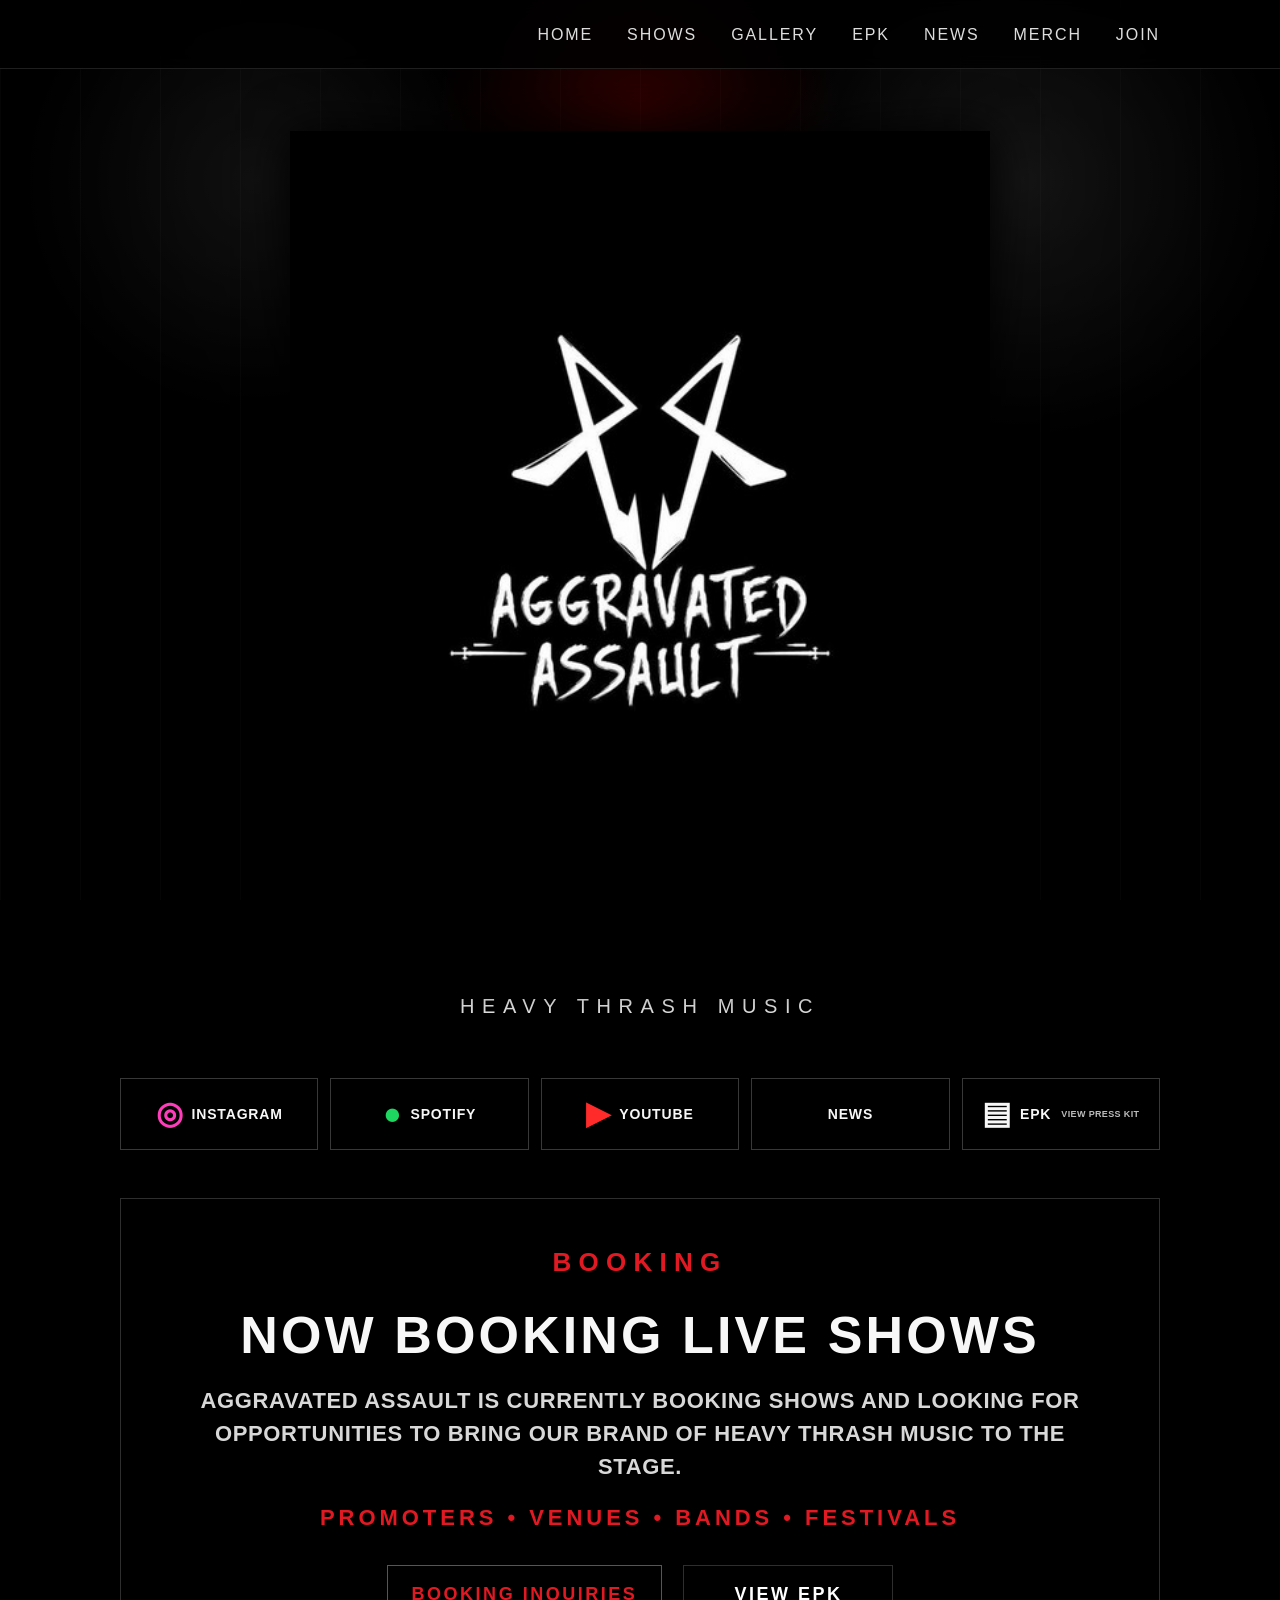
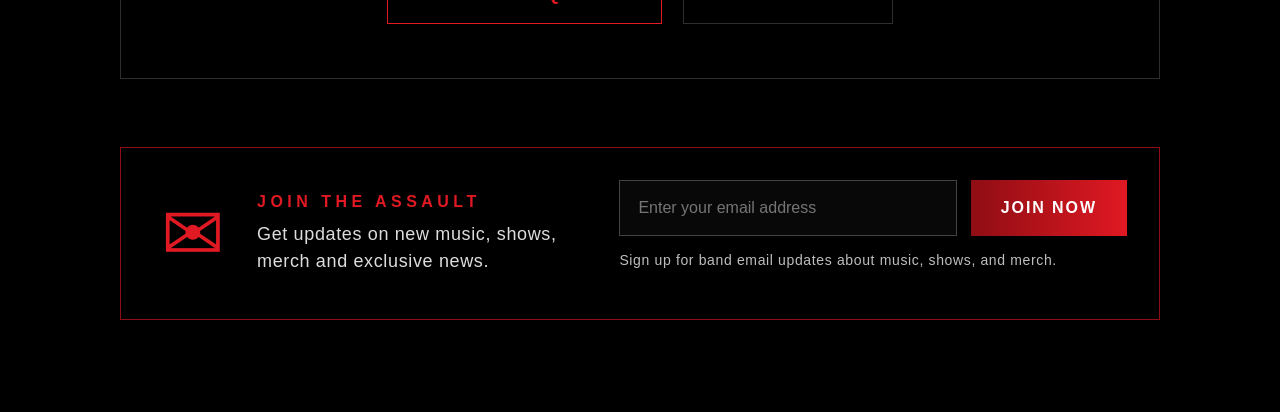
==== index.html @ aa154119 "Replace Facebook links with correct Spotify artist page" ====
<!doctype html>
<html lang="en">
<head>
  <meta charset="utf-8">
  <meta name="viewport" content="width=device-width, initial-scale=1">
  <title>Aggravated Assault | Official Website</title>
  <meta name="description" content="Official website of Aggravated Assault, Northern California thrash metal from Fairfield, California. Listen to The Order of Chaos, view the EPK, upcoming shows, and merch updates.">
  <link rel="icon" type="image/jpeg" href="assets/logo.jpeg">
  <meta property="og:type" content="website">
  <meta property="og:site_name" content="Aggravated Assault">
  <meta property="og:title" content="Aggravated Assault | Official Website">
  <meta property="og:description" content="Official website of Aggravated Assault, Northern California thrash metal from Fairfield, California. Listen to The Order of Chaos, view the EPK, upcoming shows, and merch updates.">
  <meta property="og:image" content="https://aggravatedassault.band/assets/logo.jpeg">
  <meta property="og:image:alt" content="Aggravated Assault logo">
  <meta name="twitter:card" content="summary_large_image">
  <link rel="stylesheet" href="style.css?v=news-20261021">
</head>
<body>
  <a class="skip-link" href="#main-content">Skip to content</a>
  <nav class="nav" aria-label="Main navigation">
    <div class="container nav-inner nav-right">
      <div class="nav-links">
        <a href="index.html" aria-current="page">Home</a>
        <a href="shows.html">Shows</a>
        <a href="gallery.html">Gallery</a>
        <a href="epk.html">EPK</a>
        <a href="news.html">News</a>
        <a href="merch.html">Merch</a>
        <a href="index.html#join">Join</a>
      </div>
    </div>
  </nav>

  <main id="main-content">
    <section class="hero simple-hero">
      <div class="container hero-content">
        <img class="main-logo" src="assets/logo.jpeg" alt="Aggravated Assault logo">
        <div class="genre">Heavy Thrash Music</div>


        <div class="quick-links five">
          <a class="action-card" href="https://www.instagram.com/aggravatedassaultband" target="_blank" rel="noopener"><span class="ig">◎</span> Instagram</a>
          <a class="action-card" href="https://open.spotify.com/artist/6DnvwJMAdZXCPETwAn8EMx?si=UswUCQaFQ1GKtNlPcUfXiw" target="_blank" rel="noopener"><span style="color:#1ed760" aria-hidden="true">●</span> Spotify</a>
          <a class="action-card" href="https://www.youtube.com/@AggravatedAssault_music" target="_blank" rel="noopener"><span class="yt">▶</span> YouTube</a>
          <a class="action-card" href="news.html">News</a>
          <a class="action-card" href="epk.html"><span>▤</span> EPK <small>View press kit</small></a>
        </div>
      </div>
    </section>

    <section class="section compact-section">
  <div class="container">
    <div class="show-feature booking-feature">
<div class="show-copy booking-copy">        <div class="section-label">Booking</div>
        <h1>NOW BOOKING LIVE SHOWS</h1>
        <p class="venue">
          Aggravated Assault is currently booking shows and looking for opportunities
          to bring our brand of Heavy Thrash Music to the stage.
        </p>
        <p class="date">Promoters • Venues • Bands • Festivals</p>
        <a class="btn red" href="mailto:aggravatedassaultband1@gmail.com">Booking Inquiries</a>
        <a class="btn" href="epk.html">View EPK</a>
      </div>
    </div>
  </div>
</section>
    <section id="join" class="section join-section">
      <div class="container">
        <div class="join-panel">
          <div class="mail-icon">✉</div>
          <div class="join-text">
            <div class="kicker">Join the Assault</div>
            <p>Get updates on new music, shows, merch and exclusive news.</p>
          </div>
          <div class="signup-block">
            <form class="email-box" id="signup-form" aria-describedby="signup-note">
              <label class="sr-only" for="signup-email">Email address</label>
              <input id="signup-email" name="email" type="email" autocomplete="email" placeholder="Enter your email address" required>
              <button type="submit">Join Now</button>
            </form>
            <p id="signup-note" class="signup-note">Sign up for band email updates about music, shows, and merch.</p>
            <p id="signup-message" class="signup-message" role="status" aria-live="polite" aria-atomic="true"></p>
            <noscript><p>Email <a href="mailto:aggravatedassaultband1@gmail.com">aggravatedassaultband1@gmail.com</a> to ask about joining the mailing list.</p></noscript>
          </div>
          <script src="signup.js" defer></script>
        </div>
      </div>
    </section>
  </main>
</body>
</html>
---- style.css ----
:root{
  --bg:#020202;
  --panel:rgba(0,0,0,.76);
  --line:rgba(255,255,255,.18);
  --text:#f7f7f7;
  --muted:#bebebe;
  --red:#e01923;
  --red-dark:#8f0d13;
  --green:#1ed760;
}
*{box-sizing:border-box}
html{scroll-behavior:smooth}
body{
  margin:0;
  color:var(--text);
  background:#000;
  font-family:Arial, Helvetica, sans-serif;
  letter-spacing:.04em;
}
body::before{
  content:"";
  position:fixed;
  inset:0;
  z-index:-2;
  background:
    radial-gradient(circle at 50% 12%, rgba(150,0,0,.34), transparent 20%),
    radial-gradient(circle at 20% 20%, rgba(255,255,255,.10), transparent 20%),
    radial-gradient(circle at 80% 20%, rgba(255,255,255,.12), transparent 22%),
    linear-gradient(rgba(0,0,0,.5), rgba(0,0,0,.93)),
    url("assets/logo.jpeg") center top / min(980px, 120vw) no-repeat,
    #000;
  opacity:.95;
}
body::after{
  content:"";
  position:fixed;
  inset:0;
  z-index:-1;
  background:
    repeating-linear-gradient(90deg, rgba(255,255,255,.018) 0 1px, transparent 1px 80px),
    radial-gradient(circle at 50% 20%, transparent 0, rgba(0,0,0,.38) 55%, rgba(0,0,0,.84) 100%);
  pointer-events:none;
}
a{color:inherit;text-decoration:none}.container{width:min(1040px,92vw);margin:0 auto}.narrow{width:min(980px,92vw)}
.nav{position:sticky;top:0;z-index:10;background:rgba(0,0,0,.82);border-bottom:1px solid rgba(255,255,255,.12);backdrop-filter:blur(10px)}
.nav-inner{display:flex;align-items:center;min-height:68px}.nav-right{justify-content:flex-end}.nav-links{display:flex;gap:34px;text-transform:uppercase;font-size:16px;letter-spacing:.12em;color:#ddd}.nav-links a{padding:24px 0 20px;border-bottom:3px solid transparent}.nav-links a:hover{color:#fff;border-bottom-color:var(--red)}
.hero{padding:62px 0 28px;text-align:center}.hero-content{display:flex;flex-direction:column;align-items:center}.main-logo{width:min(700px,88vw);display:block;margin:0 auto 10px;filter:drop-shadow(0 0 25px #000)}.genre{text-transform:uppercase;color:#e8e8e8;font-size:20px;letter-spacing:.38em;margin:10px 0 28px}.genre span{color:var(--red);margin:0 .45em}
.btn{display:inline-flex;align-items:center;justify-content:center;gap:12px;min-width:210px;padding:18px 24px;border:1px solid var(--line);background:rgba(0,0,0,.74);color:#fff;text-transform:uppercase;font-weight:900;font-size:18px;letter-spacing:.14em;transition:.18s ease}.btn:hover,.action-card:hover{
  transform:translateY(-2px);
  border-color:#fff;
  box-shadow:0 0 20px rgba(255,255,255,.10), 0 0 22px rgba(224,25,35,.10);
}
.btn:active,.action-card:active{transform:translateY(0)}
.btn.red:hover,.email-box button:hover{
  color:#fff;
  border-color:#ff3b44;
  box-shadow:0 0 24px rgba(224,25,35,.24);
}
.nav-links a{transition:.18s ease}
.action-card{transition:.18s ease}
.btn{transition:.18s ease}
.email-box button{cursor:pointer;transition:.18s ease}
.email-box input:focus{outline:none;border-color:var(--red);box-shadow:0 0 0 2px rgba(224,25,35,.18)}.btn.red{border-color:var(--red);color:var(--red);background:rgba(0,0,0,.68)}
.quick-links{display:grid;gap:18px;margin-top:32px}.quick-links.four{grid-template-columns:repeat(4,1fr);width:min(900px,100%)}.action-card{min-height:72px;border:1px solid rgba(255,255,255,.22);background:rgba(0,0,0,.68);display:flex;align-items:center;justify-content:center;gap:14px;text-transform:uppercase;font-weight:900;font-size:17px;letter-spacing:.10em}.action-card small{display:block;font-size:10px;color:#bbb;letter-spacing:.12em;margin-left:2px}.action-card span{font-size:31px;line-height:1}.ig{color:#ff3dbb}.fb{color:#3c82ff}.yt{color:#ff2b2b}
.section{padding:34px 0}.compact-section{padding-top:20px}.show-feature{display:grid;grid-template-columns:360px 1fr;gap:58px;align-items:center;background:rgba(0,0,0,.72);border:1px solid var(--line);padding:36px}.show-poster-wrap img{width:100%;display:block;border:1px solid rgba(255,255,255,.20);box-shadow:0 0 35px rgba(0,0,0,.65)}.section-label,.kicker{text-transform:uppercase;color:var(--red);font-weight:900;letter-spacing:.28em}.section-label{font-size:26px;margin-bottom:30px}.date{color:var(--red);text-transform:uppercase;font-weight:900;font-size:22px;letter-spacing:.18em}.show-copy h1{font-size:48px;line-height:1.05;margin:0 0 22px;text-transform:uppercase;letter-spacing:.06em}.venue{text-transform:uppercase;font-size:28px;line-height:1.38;color:#d8d8d8;font-weight:700;margin:0 0 28px}
.join-section{padding-bottom:92px}.join-panel{border:1px solid var(--red-dark);background:rgba(0,0,0,.78);padding:32px;display:grid;grid-template-columns:80px minmax(0, 1fr) minmax(0, 1.5fr);gap:24px;align-items:center}.mail-icon{font-size:76px;color:var(--red);line-height:1;text-align:center}.join-text p{font-size:18px;line-height:1.5;color:#ddd;margin:10px 0 0}.email-box{display:flex;gap:14px}.email-box input{min-width:0;width:100%;flex:1 1 auto;padding:18px 18px;background:#080808;border:1px solid rgba(255,255,255,.24);color:#fff;font-size:16px}.email-box button{padding:18px 30px;border:0;background:linear-gradient(90deg,var(--red-dark),var(--red));color:#fff;font-weight:900;text-transform:uppercase;letter-spacing:.12em;font-size:16px}.sr-only{position:absolute;left:-9999px}
.page-section{padding-top:70px}.page-header{text-align:center;margin-bottom:30px}.page-logo{width:min(330px,70vw);display:block;margin:0 auto 18px}.page-header h1{font-size:52px;text-transform:uppercase;letter-spacing:.09em;margin:12px 0}.subtitle{color:#ddd;text-transform:uppercase;letter-spacing:.12em;font-size:18px}.panel{background:rgba(0,0,0,.78);border:1px solid var(--line);padding:34px;box-shadow:0 0 35px rgba(0,0,0,.55);margin-bottom:26px}.image-panel{padding:20px}.band-members{display:block;width:100%;border:1px solid rgba(255,255,255,.20)}.epk-copy p,.panel p{color:#ddd;line-height:1.72;font-size:17px}.info-grid{display:grid;grid-template-columns:repeat(2,1fr);gap:22px}.info-card h2{margin:8px 0 12px;text-transform:uppercase}.poster-page{display:grid;grid-template-columns:420px 1fr;gap:34px;align-items:center}.poster-page img{width:100%;border:1px solid rgba(255,255,255,.22)}.poster-copy h2{font-size:34px;text-transform:uppercase;margin:0 0 12px}
@media(max-width:860px){.nav-inner{justify-content:center;min-height:auto}.nav-links{gap:16px;flex-wrap:wrap;justify-content:center;font-size:13px}.nav-links a{padding:16px 0 12px}.hero{padding-top:36px}.genre{font-size:14px;letter-spacing:.18em}.quick-links.four{grid-template-columns:1fr 1fr}.show-feature,.join-panel,.poster-page{grid-template-columns:1fr}.show-copy h1{font-size:34px}.venue{font-size:22px}.email-box{flex-direction:column}.info-grid{grid-template-columns:1fr}.mail-icon{text-align:left}.join-panel{gap:16px}.btn,.action-card{font-size:14px;min-width:0}.section-label{font-size:22px}.page-header h1{font-size:34px}}
@media(max-width:520px){.quick-links.four{grid-template-columns:1fr}.show-feature,.join-panel,.panel{padding:22px}.main-logo{width:94vw}.show-poster-wrap img{max-height:520px;object-fit:contain}.genre span{margin:0 .25em}.page-section{padding-top:34px}}

.center-panel{text-align:center}
.center-panel p{font-size:20px;margin-bottom:24px}

.booking-feature{
  display:block;
  text-align:center;
  padding:48px 60px;
}

.booking-copy{
  width:100%;
  max-width:1000px;
  margin:0 auto;
  text-align:center;
}

.booking-copy h1{
  font-size:52px;
  margin:12px 0 22px;
}

.booking-copy .venue{
  max-width:900px;
  margin:0 auto 22px;
  font-size:22px;
  line-height:1.5;
}

.booking-copy .date{
  margin:0 0 28px;
}

.booking-copy .btn{
  margin:6px 8px;
}

.gallery-grid{
  display:grid;
  grid-template-columns:repeat(3,1fr);
  gap:18px;
  margin-top:24px;
}

.gallery-grid img{
  width:100%;
  height:320px;
  object-fit:cover;
  display:block;
  border:1px solid var(--line);
}

@media(max-width:860px){
  .gallery-grid{
    grid-template-columns:repeat(2,1fr);
  }
}

@media(max-width:520px){
  .gallery-grid{
    grid-template-columns:1fr;
  }

  .gallery-grid img{
    height:auto;
  }
}

/* Keyboard navigation, form feedback, and narrow layouts. */
a:focus-visible, button:focus-visible, input:focus-visible{
  outline:3px solid #fff;
  outline-offset:4px;
}
.skip-link{position:fixed;top:8px;left:8px;z-index:100;padding:12px;background:#fff;color:#000;transform:translateY(-160%)}
.skip-link:focus{transform:translateY(0)}
#main-content, #join{scroll-margin-top:110px}
.signup-block, .info-card{min-width:0}
.signup-note{font-size:14px;color:var(--muted);line-height:1.5}
.signup-message{margin-bottom:0;line-height:1.5;overflow-wrap:anywhere}
.email-box{flex-wrap:wrap}
.email-box input{flex-basis:180px}
.email-box button{flex:0 0 auto}
.email-box button:disabled{opacity:.65;cursor:wait}
.press-resources a:not(.btn){text-decoration:underline;overflow-wrap:anywhere}
.press-resources .btn{margin:6px 8px 6px 0}
@media(max-width:860px){
  .email-box input{flex-basis:auto}
  .booking-feature{padding:32px 24px}
  .booking-copy h1{font-size:34px}
  .page-header h1{overflow-wrap:anywhere}
}
@media(max-width:520px){
  .booking-feature{padding:24px 18px}
  .booking-copy h1{font-size:28px}
  .booking-copy .venue{font-size:18px}
  .booking-copy .date{font-size:16px;line-height:1.6}
  .booking-copy .btn{margin:6px 0;width:100%}
  .press-resources .btn{width:100%;margin:6px 0;font-size:13px}
}
@media(prefers-reduced-motion:reduce){
  html{scroll-behavior:auto}
  *, *::before, *::after{transition:none!important}
}

/* EPK band portrait: preserve the complete photo and match its left-to-right lineup. */
.band-portrait{margin-left:0;margin-right:0}
.band-portrait .band-members{height:auto}
.band-portrait figcaption{padding:20px 4px 4px;text-align:center}
.lineup-label{display:block;color:#aaa;font-size:12px;letter-spacing:.14em;text-transform:uppercase;margin-bottom:14px}
.band-lineup{display:grid;grid-template-columns:repeat(4,minmax(0,1fr));gap:16px;list-style:none;padding:0;margin:0}
.band-lineup strong{display:block;color:#fff;text-transform:uppercase;font-size:20px;letter-spacing:.06em}
.band-lineup span{display:block;color:#ddd;font-size:14px;line-height:1.5;margin-top:6px}
@media(max-width:560px){.band-lineup{grid-template-columns:repeat(2,minmax(0,1fr));gap:18px 12px}.band-lineup strong{font-size:18px}.band-lineup span{font-size:13px}}

/* Five homepage links, including Band News. */
.quick-links.five{grid-template-columns:repeat(5,minmax(0,1fr));width:100%;gap:12px}
.quick-links.five .action-card{font-size:14px;gap:8px;letter-spacing:.06em}
.quick-links.five .action-card small{font-size:9px;letter-spacing:.04em}
@media(max-width:1000px){.quick-links.five{grid-template-columns:repeat(3,minmax(0,1fr))}}
@media(max-width:600px){.quick-links.five{grid-template-columns:repeat(2,minmax(0,1fr))}.quick-links.five .action-card:last-child{grid-column:1/-1}}
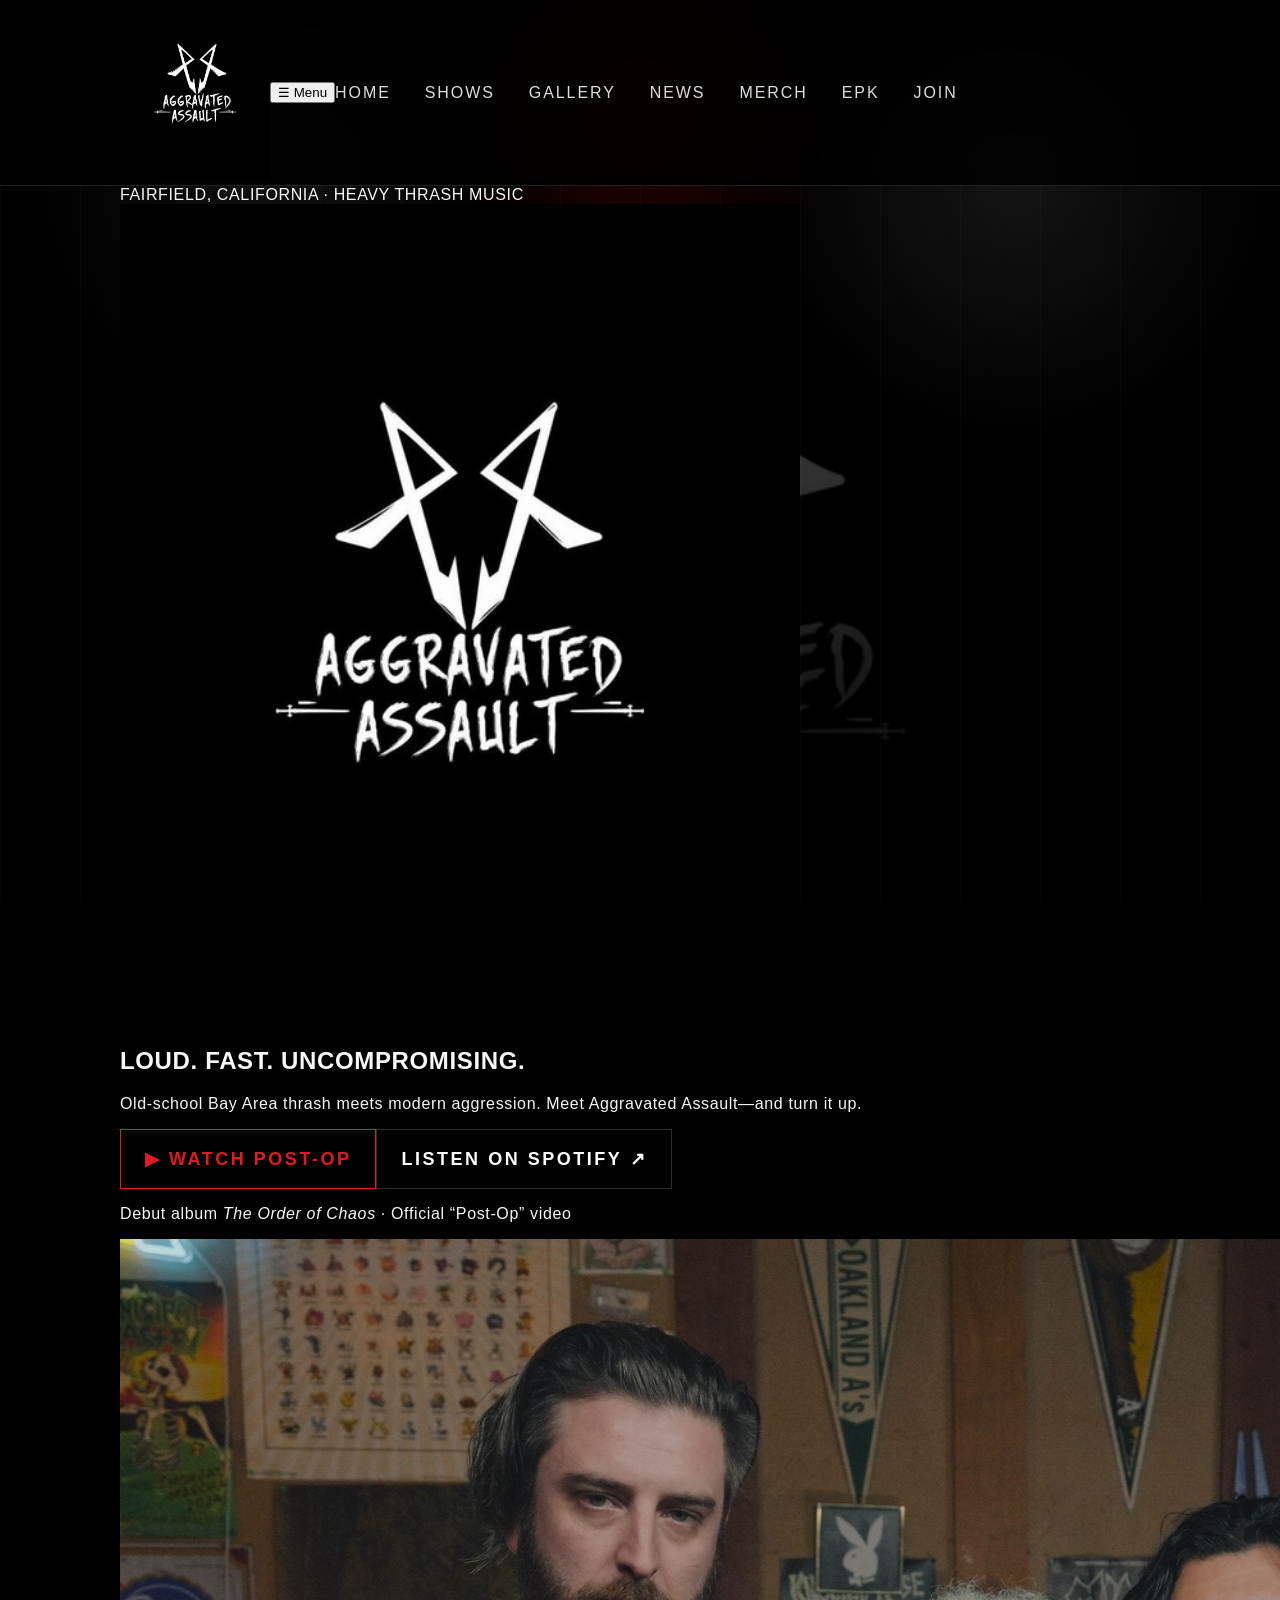
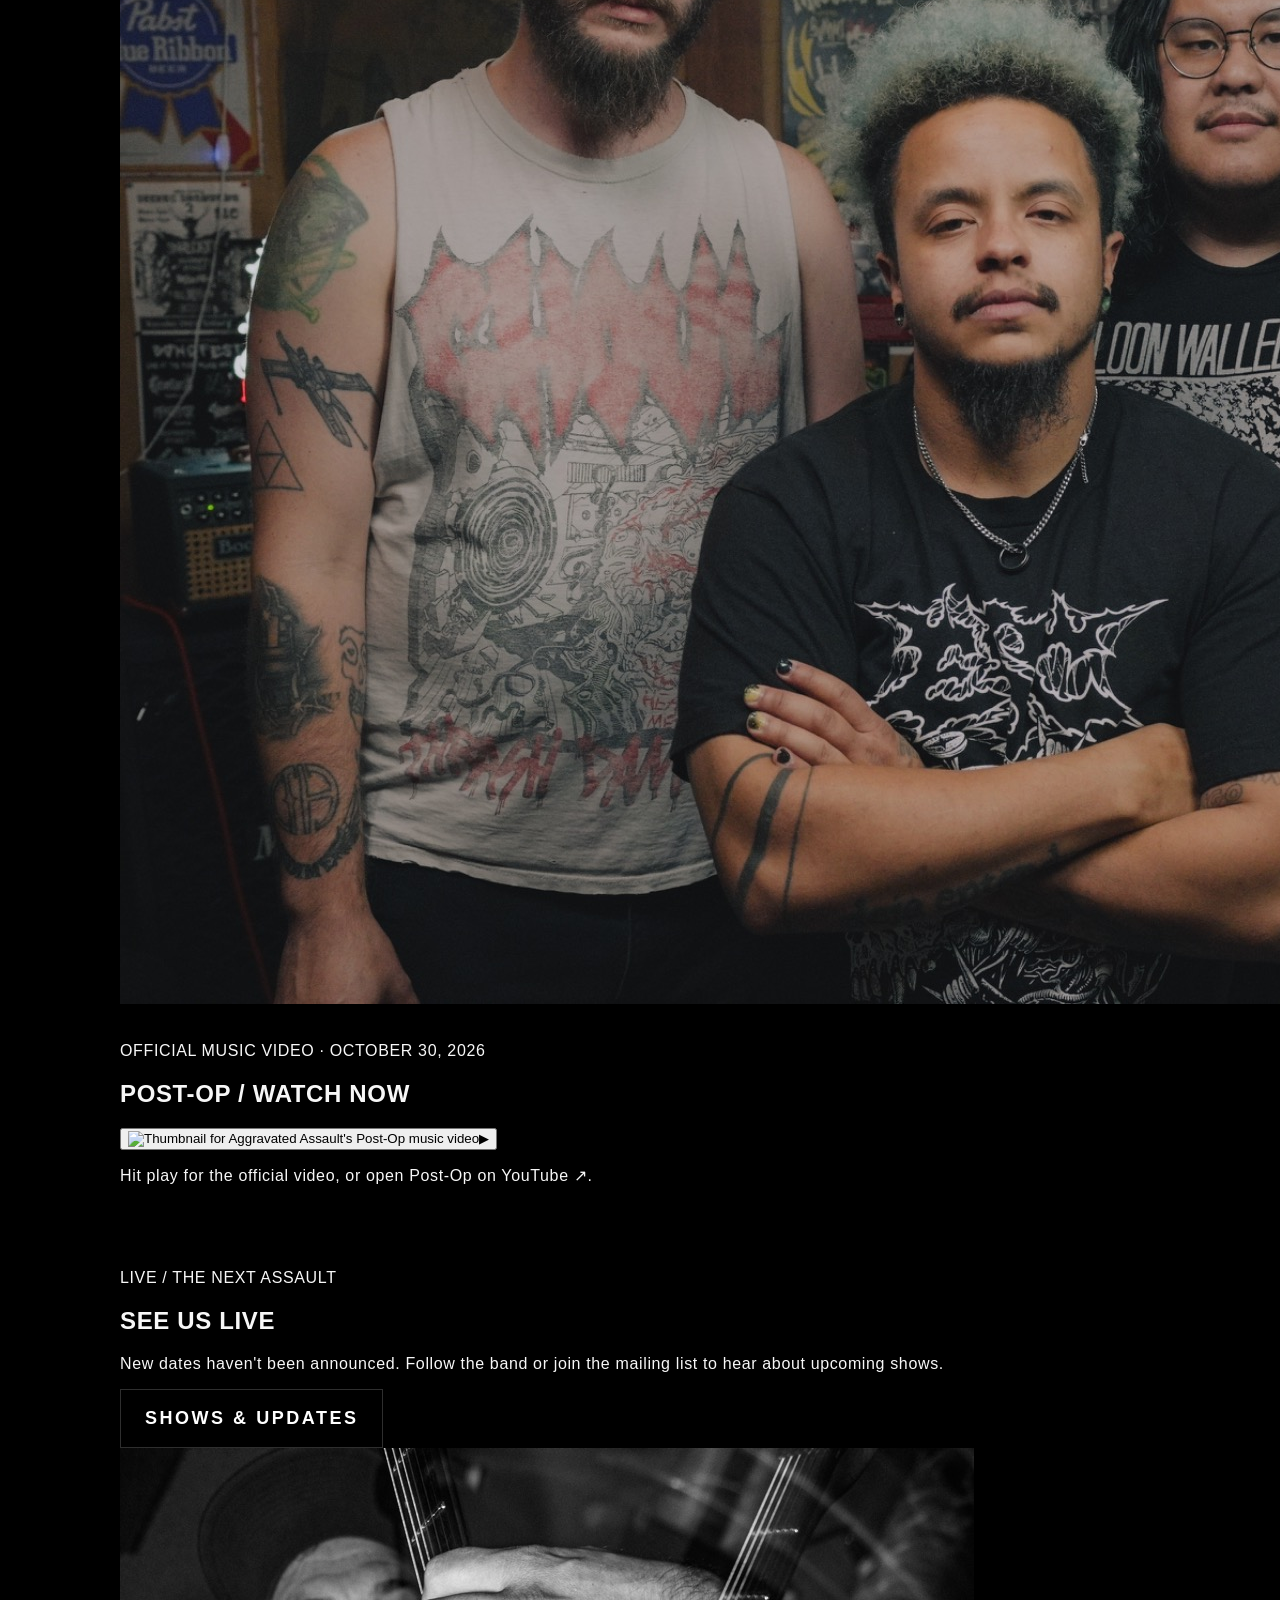
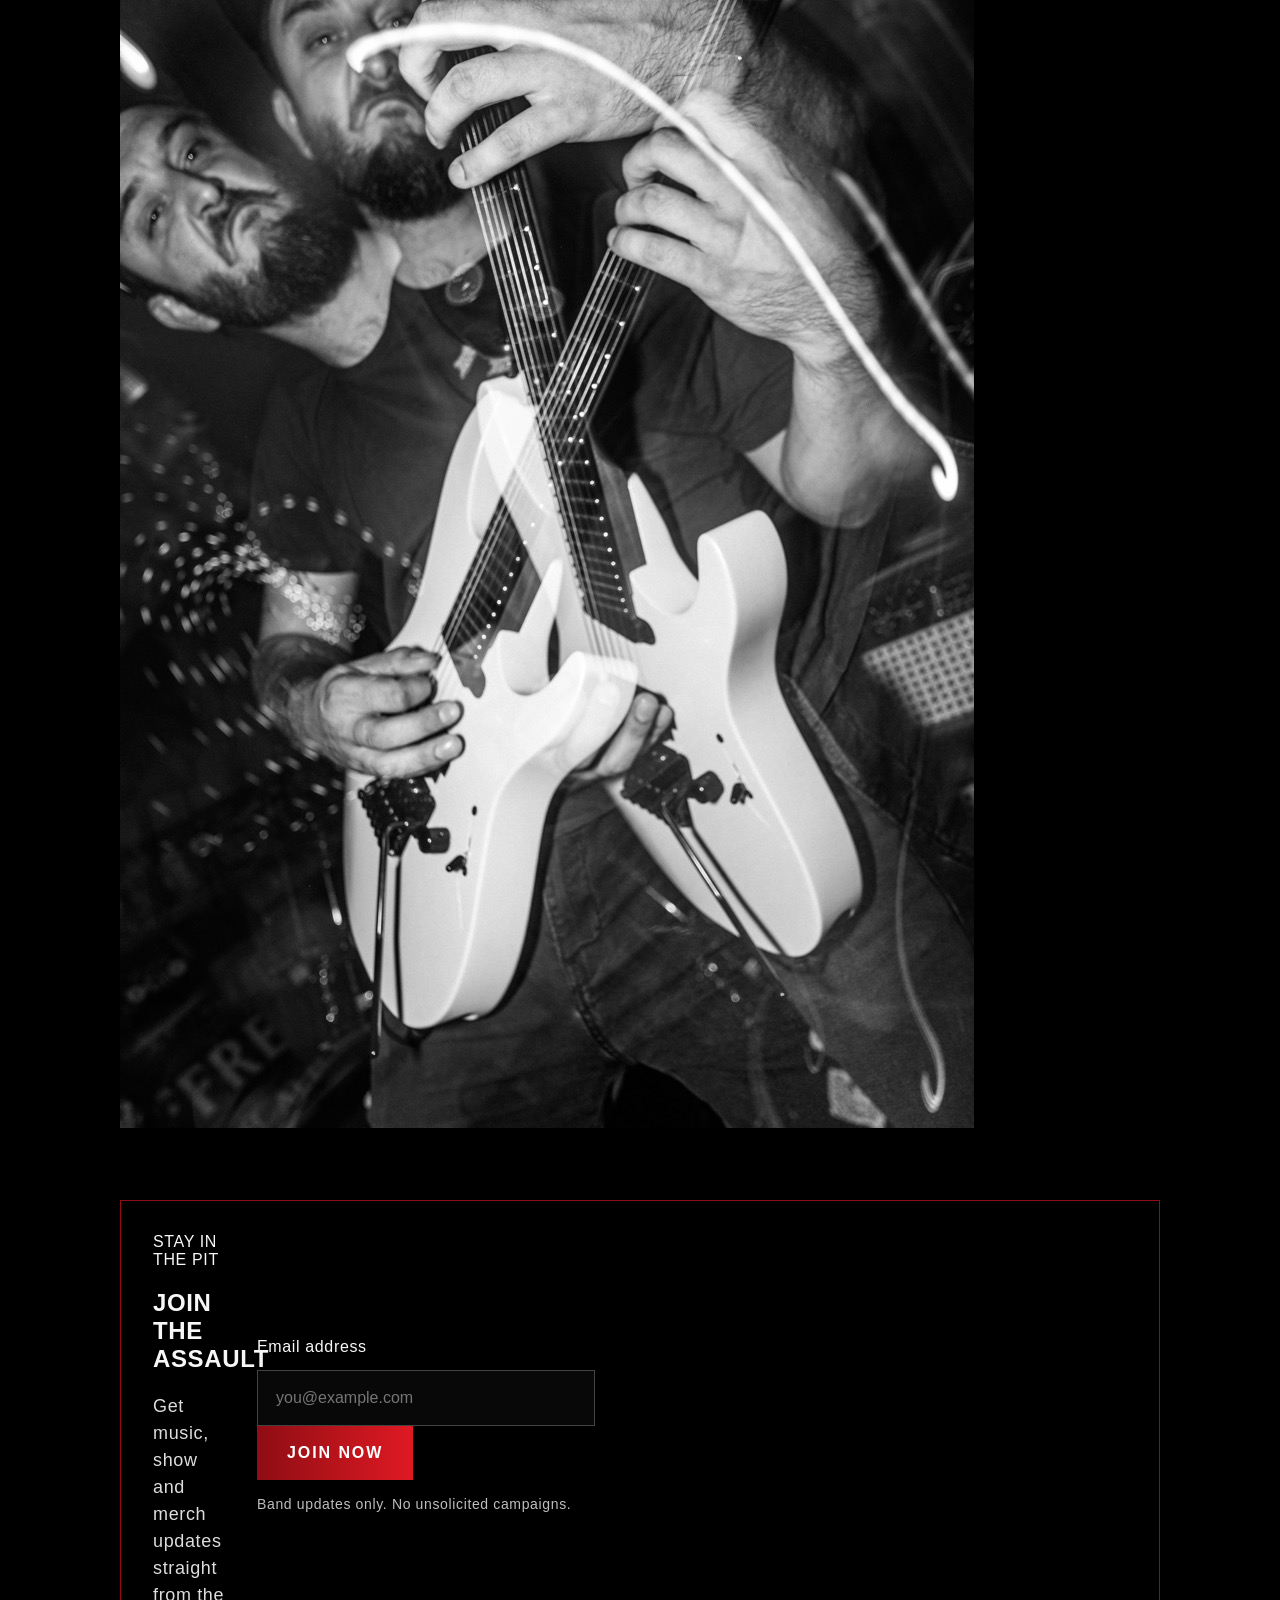
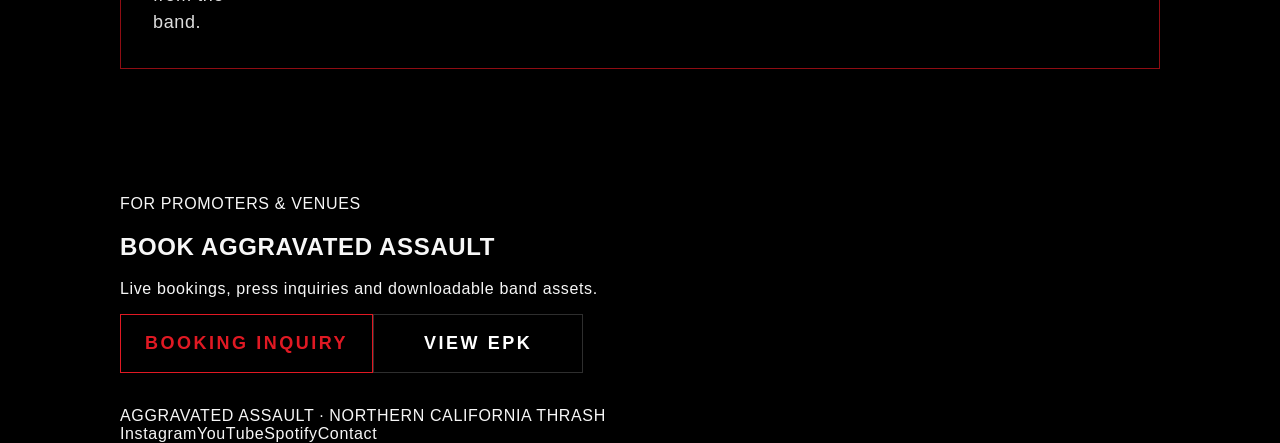
==== commit bb053129: "Redesign index.html for music-first mobile experience" ====
--- a/index.html
+++ b/index.html
@@ -13,79 +13,12 @@
   <meta property="og:image" content="https://aggravatedassault.band/assets/logo.jpeg">
   <meta property="og:image:alt" content="Aggravated Assault logo">
   <meta name="twitter:card" content="summary_large_image">
-  <link rel="stylesheet" href="style.css?v=news-20261021">
+  <link rel="stylesheet" href="style.css?v=redesign-20261030">
 </head>
 <body>
   <a class="skip-link" href="#main-content">Skip to content</a>
-  <nav class="nav" aria-label="Main navigation">
-    <div class="container nav-inner nav-right">
-      <div class="nav-links">
-        <a href="index.html" aria-current="page">Home</a>
-        <a href="shows.html">Shows</a>
-        <a href="gallery.html">Gallery</a>
-        <a href="epk.html">EPK</a>
-        <a href="news.html">News</a>
-        <a href="merch.html">Merch</a>
-        <a href="index.html#join">Join</a>
-      </div>
-    </div>
-  </nav>
+  <nav class="nav" aria-label="Main navigation"><div class="container nav-inner"><a class="nav-brand" href="index.html" aria-label="Aggravated Assault home"><img src="assets/logo.jpeg" alt="" width="150"></a><button class="menu-toggle" type="button" aria-expanded="false" aria-controls="site-menu" aria-label="Toggle navigation">☰ Menu</button><div class="nav-links" id="site-menu"><a href="index.html">Home</a><a href="shows.html">Shows</a><a href="gallery.html">Gallery</a><a href="news.html">News</a><a href="merch.html">Merch</a><a href="epk.html">EPK</a><a href="index.html#join">Join</a></div></div></nav>
 
-  <main id="main-content">
-    <section class="hero simple-hero">
-      <div class="container hero-content">
-        <img class="main-logo" src="assets/logo.jpeg" alt="Aggravated Assault logo">
-        <div class="genre">Heavy Thrash Music</div>
-
-
-        <div class="quick-links five">
-          <a class="action-card" href="https://www.instagram.com/aggravatedassaultband" target="_blank" rel="noopener"><span class="ig">◎</span> Instagram</a>
-          <a class="action-card" href="https://open.spotify.com/artist/6DnvwJMAdZXCPETwAn8EMx?si=UswUCQaFQ1GKtNlPcUfXiw" target="_blank" rel="noopener"><span style="color:#1ed760" aria-hidden="true">●</span> Spotify</a>
-          <a class="action-card" href="https://www.youtube.com/@AggravatedAssault_music" target="_blank" rel="noopener"><span class="yt">▶</span> YouTube</a>
-          <a class="action-card" href="news.html">News</a>
-          <a class="action-card" href="epk.html"><span>▤</span> EPK <small>View press kit</small></a>
-        </div>
-      </div>
-    </section>
-
-    <section class="section compact-section">
-  <div class="container">
-    <div class="show-feature booking-feature">
-<div class="show-copy booking-copy">        <div class="section-label">Booking</div>
-        <h1>NOW BOOKING LIVE SHOWS</h1>
-        <p class="venue">
-          Aggravated Assault is currently booking shows and looking for opportunities
-          to bring our brand of Heavy Thrash Music to the stage.
-        </p>
-        <p class="date">Promoters • Venues • Bands • Festivals</p>
-        <a class="btn red" href="mailto:aggravatedassaultband1@gmail.com">Booking Inquiries</a>
-        <a class="btn" href="epk.html">View EPK</a>
-      </div>
-    </div>
-  </div>
-</section>
-    <section id="join" class="section join-section">
-      <div class="container">
-        <div class="join-panel">
-          <div class="mail-icon">✉</div>
-          <div class="join-text">
-            <div class="kicker">Join the Assault</div>
-            <p>Get updates on new music, shows, merch and exclusive news.</p>
-          </div>
-          <div class="signup-block">
-            <form class="email-box" id="signup-form" aria-describedby="signup-note">
-              <label class="sr-only" for="signup-email">Email address</label>
-              <input id="signup-email" name="email" type="email" autocomplete="email" placeholder="Enter your email address" required>
-              <button type="submit">Join Now</button>
-            </form>
-            <p id="signup-note" class="signup-note">Sign up for band email updates about music, shows, and merch.</p>
-            <p id="signup-message" class="signup-message" role="status" aria-live="polite" aria-atomic="true"></p>
-            <noscript><p>Email <a href="mailto:aggravatedassaultband1@gmail.com">aggravatedassaultband1@gmail.com</a> to ask about joining the mailing list.</p></noscript>
-          </div>
-          <script src="signup.js" defer></script>
-        </div>
-      </div>
-    </section>
-  </main>
-</body>
+  <main id="main-content"><section class="hero-redesign"><div class="container hero-grid"><div class="hero-intro"><span class="eyebrow">FAIRFIELD, CALIFORNIA · HEAVY THRASH MUSIC</span><img class="hero-logo" src="assets/logo.jpeg" alt="Aggravated Assault" width="680"><h1>LOUD. FAST. UNCOMPROMISING.</h1><p>Old-school Bay Area thrash meets modern aggression. Meet Aggravated Assault—and turn it up.</p><div class="hero-actions"><a class="btn red" href="#post-op">▶ Watch Post-Op</a><a class="btn" href="https://open.spotify.com/artist/6DnvwJMAdZXCPETwAn8EMx?si=UswUCQaFQ1GKtNlPcUfXiw" target="_blank" rel="noopener noreferrer">Listen on Spotify ↗</a></div><p class="hero-sub">Debut album <em>The Order of Chaos</em> · Official “Post-Op” video</p></div><div class="hero-photo"><img src="assets/band-portrait-four-members.jpg" alt="Aggravated Assault band members Jordan, Ajay, Don and Kevin" loading="eager" decoding="async"></div></div></section><section id="post-op" class="section feature-video"><div class="container"><span class="eyebrow">OFFICIAL MUSIC VIDEO · OCTOBER 30, 2026</span><h2>POST-OP <span class="accent">/ WATCH NOW</span></h2><div class="video-shell" data-video-id="EmFA1bjiQMA"><button class="video-poster" type="button" aria-label="Play the official Post-Op music video"><img src="https://i.ytimg.com/vi/EmFA1bjiQMA/hqdefault.jpg" alt="Thumbnail for Aggravated Assault's Post-Op music video" loading="lazy"><span class="play-circle" aria-hidden="true">▶</span></button></div><p class="feature-caption">Hit play for the official video, or <a href="https://youtu.be/EmFA1bjiQMA" target="_blank" rel="noopener noreferrer">open Post-Op on YouTube ↗</a>.</p></div></section><section class="section"><div class="container split-section"><div><span class="eyebrow">LIVE / THE NEXT ASSAULT</span><h2>SEE US LIVE</h2><p>New dates haven't been announced. Follow the band or join the mailing list to hear about upcoming shows.</p><a class="btn" href="shows.html">Shows & updates</a></div><img src="Grace-Bday-jordan-008 Large.jpeg" alt="Jordan performing live with Aggravated Assault" loading="lazy" decoding="async"></div></section><section id="join" class="section join-section"><div class="container"><div class="join-panel"><div class="join-text"><span class="eyebrow">STAY IN THE PIT</span><h2>JOIN THE ASSAULT</h2><p>Get music, show and merch updates straight from the band.</p></div><div class="signup-block"><form class="email-box" id="signup-form" aria-describedby="signup-note"><label for="signup-email">Email address</label><div class="signup-fields"><input id="signup-email" name="email" type="email" autocomplete="email" placeholder="you@example.com" required><button type="submit">Join Now</button></div></form><p id="signup-note" class="signup-note">Band updates only. No unsolicited campaigns.</p><p id="signup-message" class="signup-message" role="status" aria-live="polite" aria-atomic="true"></p></div></div></div></section><section class="section"><div class="container booking-strip"><div><span class="eyebrow">FOR PROMOTERS & VENUES</span><h2>BOOK AGGRAVATED ASSAULT</h2><p>Live bookings, press inquiries and downloadable band assets.</p></div><div class="booking-actions"><a class="btn red" href="mailto:aggravatedassaultband1@gmail.com?subject=Aggravated%20Assault%20Booking%20Inquiry">Booking inquiry</a><a class="btn" href="epk.html">View EPK</a></div></div></section></main><script src="signup.js" defer></script>
+<footer class="site-footer"><div class="container footer-inner"><span>AGGRAVATED ASSAULT · NORTHERN CALIFORNIA THRASH</span><div><a href="https://www.instagram.com/aggravatedassaultband" target="_blank" rel="noopener noreferrer">Instagram</a><a href="https://www.youtube.com/@AggravatedAssault_music" target="_blank" rel="noopener noreferrer">YouTube</a><a href="https://open.spotify.com/artist/6DnvwJMAdZXCPETwAn8EMx?si=UswUCQaFQ1GKtNlPcUfXiw" target="_blank" rel="noopener noreferrer">Spotify</a><a href="mailto:aggravatedassaultband1@gmail.com">Contact</a></div></div></footer><script src="site.js" defer></script></body>
 </html>
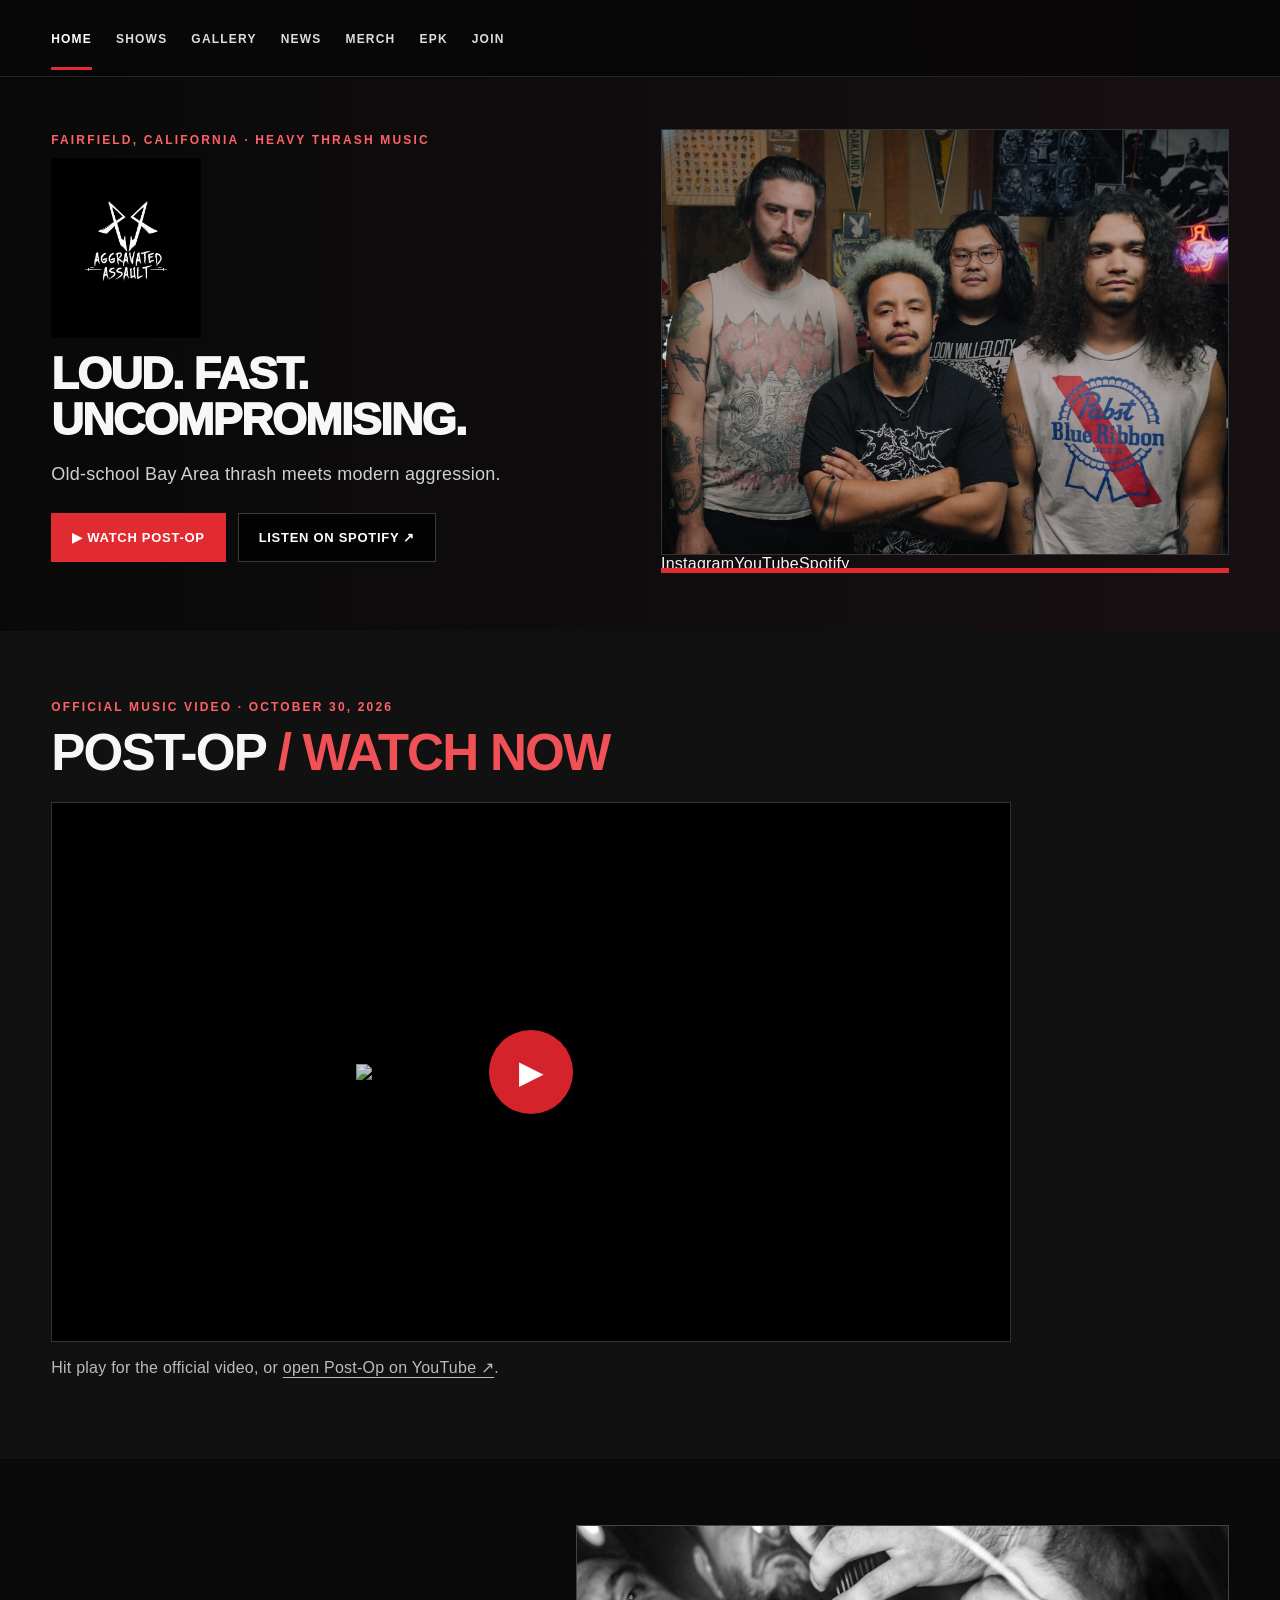
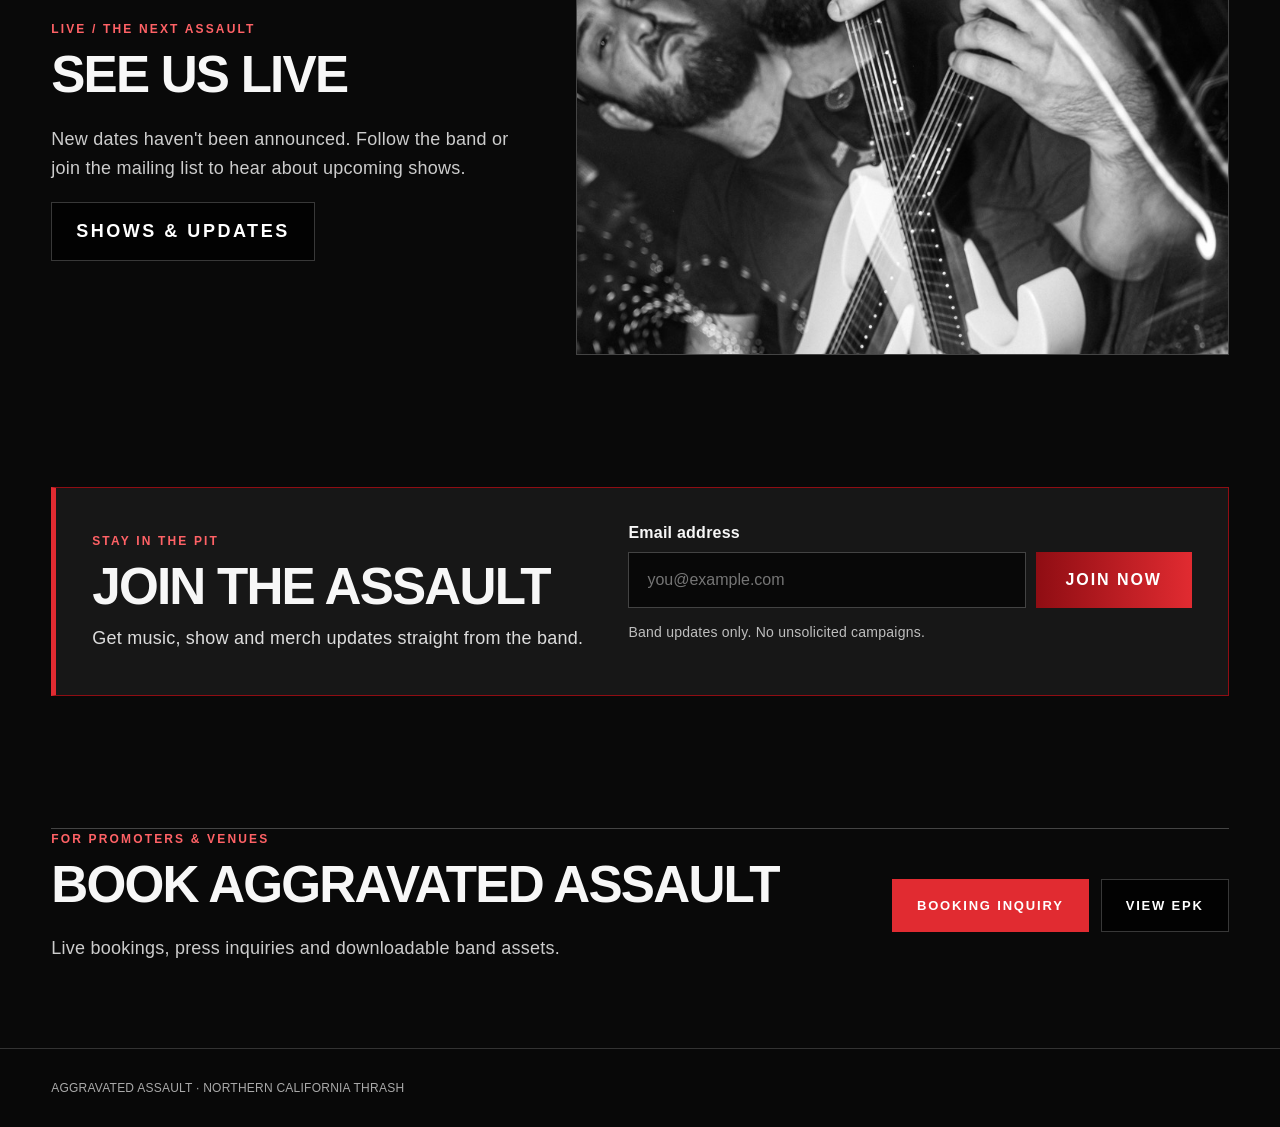
==== commit 73a19f11: "Apply review feedback: index.html" ====
--- a/index.html
+++ b/index.html
@@ -17,8 +17,8 @@
 </head>
 <body>
   <a class="skip-link" href="#main-content">Skip to content</a>
-  <nav class="nav" aria-label="Main navigation"><div class="container nav-inner"><a class="nav-brand" href="index.html" aria-label="Aggravated Assault home"><img src="assets/logo.jpeg" alt="" width="150"></a><button class="menu-toggle" type="button" aria-expanded="false" aria-controls="site-menu" aria-label="Toggle navigation">☰ Menu</button><div class="nav-links" id="site-menu"><a href="index.html">Home</a><a href="shows.html">Shows</a><a href="gallery.html">Gallery</a><a href="news.html">News</a><a href="merch.html">Merch</a><a href="epk.html">EPK</a><a href="index.html#join">Join</a></div></div></nav>
+  <nav class="nav" aria-label="Main navigation"><div class="container nav-inner"><button class="menu-toggle" type="button" aria-expanded="false" aria-controls="site-menu" aria-label="Toggle navigation">☰ Menu</button><div class="nav-links" id="site-menu"><a href="index.html">Home</a><a href="shows.html">Shows</a><a href="gallery.html">Gallery</a><a href="news.html">News</a><a href="merch.html">Merch</a><a href="epk.html">EPK</a><a href="index.html#join">Join</a></div></div></nav>
 
-  <main id="main-content"><section class="hero-redesign"><div class="container hero-grid"><div class="hero-intro"><span class="eyebrow">FAIRFIELD, CALIFORNIA · HEAVY THRASH MUSIC</span><img class="hero-logo" src="assets/logo.jpeg" alt="Aggravated Assault" width="680"><h1>LOUD. FAST. UNCOMPROMISING.</h1><p>Old-school Bay Area thrash meets modern aggression. Meet Aggravated Assault—and turn it up.</p><div class="hero-actions"><a class="btn red" href="#post-op">▶ Watch Post-Op</a><a class="btn" href="https://open.spotify.com/artist/6DnvwJMAdZXCPETwAn8EMx?si=UswUCQaFQ1GKtNlPcUfXiw" target="_blank" rel="noopener noreferrer">Listen on Spotify ↗</a></div><p class="hero-sub">Debut album <em>The Order of Chaos</em> · Official “Post-Op” video</p></div><div class="hero-photo"><img src="assets/band-portrait-four-members.jpg" alt="Aggravated Assault band members Jordan, Ajay, Don and Kevin" loading="eager" decoding="async"></div></div></section><section id="post-op" class="section feature-video"><div class="container"><span class="eyebrow">OFFICIAL MUSIC VIDEO · OCTOBER 30, 2026</span><h2>POST-OP <span class="accent">/ WATCH NOW</span></h2><div class="video-shell" data-video-id="EmFA1bjiQMA"><button class="video-poster" type="button" aria-label="Play the official Post-Op music video"><img src="https://i.ytimg.com/vi/EmFA1bjiQMA/hqdefault.jpg" alt="Thumbnail for Aggravated Assault's Post-Op music video" loading="lazy"><span class="play-circle" aria-hidden="true">▶</span></button></div><p class="feature-caption">Hit play for the official video, or <a href="https://youtu.be/EmFA1bjiQMA" target="_blank" rel="noopener noreferrer">open Post-Op on YouTube ↗</a>.</p></div></section><section class="section"><div class="container split-section"><div><span class="eyebrow">LIVE / THE NEXT ASSAULT</span><h2>SEE US LIVE</h2><p>New dates haven't been announced. Follow the band or join the mailing list to hear about upcoming shows.</p><a class="btn" href="shows.html">Shows & updates</a></div><img src="Grace-Bday-jordan-008 Large.jpeg" alt="Jordan performing live with Aggravated Assault" loading="lazy" decoding="async"></div></section><section id="join" class="section join-section"><div class="container"><div class="join-panel"><div class="join-text"><span class="eyebrow">STAY IN THE PIT</span><h2>JOIN THE ASSAULT</h2><p>Get music, show and merch updates straight from the band.</p></div><div class="signup-block"><form class="email-box" id="signup-form" aria-describedby="signup-note"><label for="signup-email">Email address</label><div class="signup-fields"><input id="signup-email" name="email" type="email" autocomplete="email" placeholder="you@example.com" required><button type="submit">Join Now</button></div></form><p id="signup-note" class="signup-note">Band updates only. No unsolicited campaigns.</p><p id="signup-message" class="signup-message" role="status" aria-live="polite" aria-atomic="true"></p></div></div></div></section><section class="section"><div class="container booking-strip"><div><span class="eyebrow">FOR PROMOTERS & VENUES</span><h2>BOOK AGGRAVATED ASSAULT</h2><p>Live bookings, press inquiries and downloadable band assets.</p></div><div class="booking-actions"><a class="btn red" href="mailto:aggravatedassaultband1@gmail.com?subject=Aggravated%20Assault%20Booking%20Inquiry">Booking inquiry</a><a class="btn" href="epk.html">View EPK</a></div></div></section></main><script src="signup.js" defer></script>
-<footer class="site-footer"><div class="container footer-inner"><span>AGGRAVATED ASSAULT · NORTHERN CALIFORNIA THRASH</span><div><a href="https://www.instagram.com/aggravatedassaultband" target="_blank" rel="noopener noreferrer">Instagram</a><a href="https://www.youtube.com/@AggravatedAssault_music" target="_blank" rel="noopener noreferrer">YouTube</a><a href="https://open.spotify.com/artist/6DnvwJMAdZXCPETwAn8EMx?si=UswUCQaFQ1GKtNlPcUfXiw" target="_blank" rel="noopener noreferrer">Spotify</a><a href="mailto:aggravatedassaultband1@gmail.com">Contact</a></div></div></footer><script src="site.js" defer></script></body>
+  <main id="main-content"><section class="hero-redesign"><div class="container hero-grid"><div class="hero-intro"><span class="eyebrow">FAIRFIELD, CALIFORNIA · HEAVY THRASH MUSIC</span><img class="hero-logo" src="assets/logo.jpeg" alt="Aggravated Assault" width="680"><h1>LOUD. FAST. UNCOMPROMISING.</h1><p>Old-school Bay Area thrash meets modern aggression.</p><div class="hero-actions"><a class="btn red" href="#post-op">▶ Watch Post-Op</a><a class="btn" href="https://open.spotify.com/artist/6DnvwJMAdZXCPETwAn8EMx?si=UswUCQaFQ1GKtNlPcUfXiw" target="_blank" rel="noopener noreferrer">Listen on Spotify ↗</a></div></div><div class="hero-photo"><img src="assets/band-portrait-four-members.jpg" alt="Aggravated Assault band members Jordan, Ajay, Don and Kevin" loading="eager" decoding="async"><div class="hero-social"><a href="https://www.instagram.com/aggravatedassaultband" target="_blank" rel="noopener noreferrer">Instagram</a><a href="https://www.youtube.com/@AggravatedAssault_music" target="_blank" rel="noopener noreferrer">YouTube</a><a href="https://open.spotify.com/artist/6DnvwJMAdZXCPETwAn8EMx?si=UswUCQaFQ1GKtNlPcUfXiw" target="_blank" rel="noopener noreferrer">Spotify</a></div></div></div></section><section id="post-op" class="section feature-video"><div class="container"><span class="eyebrow">OFFICIAL MUSIC VIDEO · OCTOBER 30, 2026</span><h2>POST-OP <span class="accent">/ WATCH NOW</span></h2><div class="video-shell" data-video-id="EmFA1bjiQMA"><button class="video-poster" type="button" aria-label="Play the official Post-Op music video"><img src="https://i.ytimg.com/vi/EmFA1bjiQMA/hqdefault.jpg" alt="Thumbnail for Aggravated Assault's Post-Op music video" loading="lazy"><span class="play-circle" aria-hidden="true">▶</span></button></div><p class="feature-caption">Hit play for the official video, or <a href="https://youtu.be/EmFA1bjiQMA" target="_blank" rel="noopener noreferrer">open Post-Op on YouTube ↗</a>.</p></div></section><section class="section"><div class="container split-section"><div><span class="eyebrow">LIVE / THE NEXT ASSAULT</span><h2>SEE US LIVE</h2><p>New dates haven't been announced. Follow the band or join the mailing list to hear about upcoming shows.</p><a class="btn" href="shows.html">Shows & updates</a></div><img src="Grace-Bday-jordan-008 Large.jpeg" alt="Jordan performing live with Aggravated Assault" loading="lazy" decoding="async"></div></section><section id="join" class="section join-section"><div class="container"><div class="join-panel"><div class="join-text"><span class="eyebrow">STAY IN THE PIT</span><h2>JOIN THE ASSAULT</h2><p>Get music, show and merch updates straight from the band.</p></div><div class="signup-block"><form class="email-box" id="signup-form" aria-describedby="signup-note"><label for="signup-email">Email address</label><div class="signup-fields"><input id="signup-email" name="email" type="email" autocomplete="email" placeholder="you@example.com" required><button type="submit">Join Now</button></div></form><p id="signup-note" class="signup-note">Band updates only. No unsolicited campaigns.</p><p id="signup-message" class="signup-message" role="status" aria-live="polite" aria-atomic="true"></p></div></div></div></section><section class="section"><div class="container booking-strip"><div><span class="eyebrow">FOR PROMOTERS & VENUES</span><h2>BOOK AGGRAVATED ASSAULT</h2><p>Live bookings, press inquiries and downloadable band assets.</p></div><div class="booking-actions"><a class="btn red" href="mailto:aggravatedassaultband1@gmail.com?subject=Aggravated%20Assault%20Booking%20Inquiry">Booking inquiry</a><a class="btn" href="epk.html">View EPK</a></div></div></section></main><script src="signup.js" defer></script>
+<footer class="site-footer"><div class="container footer-inner"><span>AGGRAVATED ASSAULT · NORTHERN CALIFORNIA THRASH</span></div></footer><script src="site.js" defer></script></body>
 </html>
--- a/style.css
+++ b/style.css
@@ -187,3 +187,9 @@
 .quick-links.five .action-card small{font-size:9px;letter-spacing:.04em}
 @media(max-width:1000px){.quick-links.five{grid-template-columns:repeat(3,minmax(0,1fr))}}
 @media(max-width:600px){.quick-links.five{grid-template-columns:repeat(2,minmax(0,1fr))}.quick-links.five .action-card:last-child{grid-column:1/-1}}
+
+/* 2026 music-first refresh: layered over legacy page styles. */
+:root{--red:#e12b31;--line:#383838}body{background:#090909;letter-spacing:.015em}body::before{background:radial-gradient(circle at 80% 0%,#391013 0,transparent 38%),#090909;opacity:1}body::after{background:linear-gradient(120deg,transparent,rgba(255,255,255,.015));pointer-events:none}.container{width:min(1180px,92vw)}.nav{background:#080808f5}.nav-inner{justify-content:space-between;gap:24px;min-height:76px}.nav-brand img{display:block;width:150px;height:52px;object-fit:contain}.nav-links{gap:24px;font-size:12px;font-weight:800;letter-spacing:.1em}.nav-links a{padding:25px 0 21px}.nav-links a[aria-current=page]{color:#fff;border-bottom-color:var(--red)}.menu-toggle{display:none;background:#191919;color:white;border:1px solid #555;padding:12px 16px;font-weight:800}.eyebrow{color:#ff6266;font-size:12px;letter-spacing:.18em;font-weight:900;text-transform:uppercase}.hero-redesign{padding:52px 0 58px;background:linear-gradient(90deg,#090909 0%,#171012 100%)}.hero-grid{display:grid;grid-template-columns:1fr 1fr;align-items:center;gap:42px}.hero-intro{min-width:0}.hero-logo{display:block;width:min(480px,100%);height:auto;max-height:180px;object-fit:contain;object-position:left center;margin:10px 0 12px}.hero-intro h1{font-size:clamp(30px,3.5vw,56px);line-height:1.03;letter-spacing:-.035em;margin:8px 0 16px;font-weight:950}.hero-intro p{color:#d0d0d0;font-size:18px;line-height:1.6;max-width:550px}.hero-actions{display:flex;gap:12px;flex-wrap:wrap;margin:24px 0 10px}.hero-actions .btn{font-size:13px;letter-spacing:.055em;min-width:0;padding:16px 20px}.btn.red{background:var(--red);color:#fff;border-color:var(--red)}.hero-sub{font-size:12px!important;color:#aaa!important}.hero-photo{position:relative;min-width:0}.hero-photo img{width:100%;aspect-ratio:4/3;object-fit:cover;display:block;filter:contrast(1.08);border:1px solid #393939}.hero-photo:after{content:"";position:absolute;inset:0;border-bottom:5px solid var(--red);pointer-events:none}.section{padding:66px 0}.section h2{font-size:clamp(30px,4vw,52px);letter-spacing:-.035em;line-height:1.08;margin:10px 0 22px}.accent{color:#ef5156}.feature-video{background:#111}.video-shell{max-width:960px;aspect-ratio:16/9;background:#000;border:1px solid #333}.video-shell iframe{width:100%;height:100%;border:0}.video-poster{position:relative;display:block;width:100%;height:100%;padding:0;border:0;cursor:pointer;background:#000}.video-poster img{width:100%;height:100%;object-fit:cover;opacity:.83}.play-circle{position:absolute;top:50%;left:50%;transform:translate(-50%,-50%);display:grid;place-items:center;width:84px;height:84px;border-radius:50%;background:#d5232b;color:#fff;font-size:32px;box-shadow:0 8px 35px #0009}.video-poster:hover .play-circle{background:#f33}.feature-caption{color:#bbb}.feature-caption a{text-decoration:underline;text-underline-offset:4px}.split-section{display:grid;grid-template-columns:.85fr 1.15fr;gap:42px;align-items:center}.split-section p,.booking-strip p{font-size:18px;color:#ccc;line-height:1.65}.split-section img{width:100%;max-height:430px;object-fit:cover;object-position:center 30%;border:1px solid #444}.join-panel{grid-template-columns:1fr 1.1fr;padding:36px;background:#171717;border-left:5px solid var(--red)}.join-text h2{margin:10px 0}.email-box{display:block}.email-box label{display:block;font-weight:700;margin-bottom:10px}.signup-fields{display:flex;gap:10px}.signup-fields input{flex:1;min-width:0}.signup-fields button{flex-shrink:0}.booking-strip{display:flex;justify-content:space-between;align-items:center;gap:32px;border-top:1px solid #444}.booking-actions{display:flex;gap:12px;flex-wrap:wrap}.booking-actions .btn{font-size:13px;min-width:0}.site-footer{padding:32px 0;border-top:1px solid #333;background:#080808;color:#aaa;font-size:12px}.footer-inner{display:flex;justify-content:space-between;gap:22px;align-items:center}.footer-inner>div{display:flex;gap:18px;flex-wrap:wrap}.site-footer a:hover{text-decoration:underline;color:#fff}.page-section{padding-top:44px}.page-header h1{font-size:clamp(32px,5vw,58px)}.page-logo{max-height:115px;object-fit:contain}.panel{background:#151515;border-color:#383838}.news-stories article{border-bottom:1px solid #333;padding:30px 0!important}.news-stories h2{font-size:clamp(23px,3vw,34px)}.gallery-grid img{transition:transform .2s}.gallery-grid a{display:block;overflow:hidden}.gallery-grid a:hover img{transform:scale(1.025)}a:focus-visible,button:focus-visible,input:focus-visible{outline:3px solid #fff;outline-offset:3px}#post-op,#join{scroll-margin-top:95px}
+@media(max-width:900px){.nav-inner{min-height:68px;justify-content:space-between}.menu-toggle{display:block}.nav-links{display:none;position:absolute;left:0;right:0;top:100%;background:#101010;padding:12px 5vw 22px;flex-direction:column;gap:0;align-items:stretch;border-bottom:1px solid #444}.nav-links.is-open{display:flex}.nav-links a{padding:14px;border-bottom:1px solid #303030}.hero-grid{gap:22px}.hero-intro h1{font-size:36px}.join-panel{grid-template-columns:1fr}.footer-inner{align-items:flex-start;flex-direction:column}}
+@media(max-width:680px){.hero-redesign{padding:26px 0 38px}.hero-grid,.split-section{grid-template-columns:1fr}.hero-logo{max-height:110px;width:min(320px,95%)}.hero-intro h1{font-size:34px}.hero-intro p{font-size:16px}.hero-photo img{aspect-ratio:16/10}.hero-actions{display:grid;grid-template-columns:1fr 1fr}.hero-actions .btn{padding:14px 9px;text-align:center;font-size:11px}.section{padding:42px 0}.section h2{font-size:32px}.join-panel{padding:24px}.signup-fields{flex-direction:column}.signup-fields button{padding:15px}.booking-strip{display:block}.booking-actions{margin-top:20px}.booking-actions .btn{width:100%}.page-section{padding-top:32px}}
+@media(prefers-reduced-motion:reduce){.gallery-grid img{transition:none}}
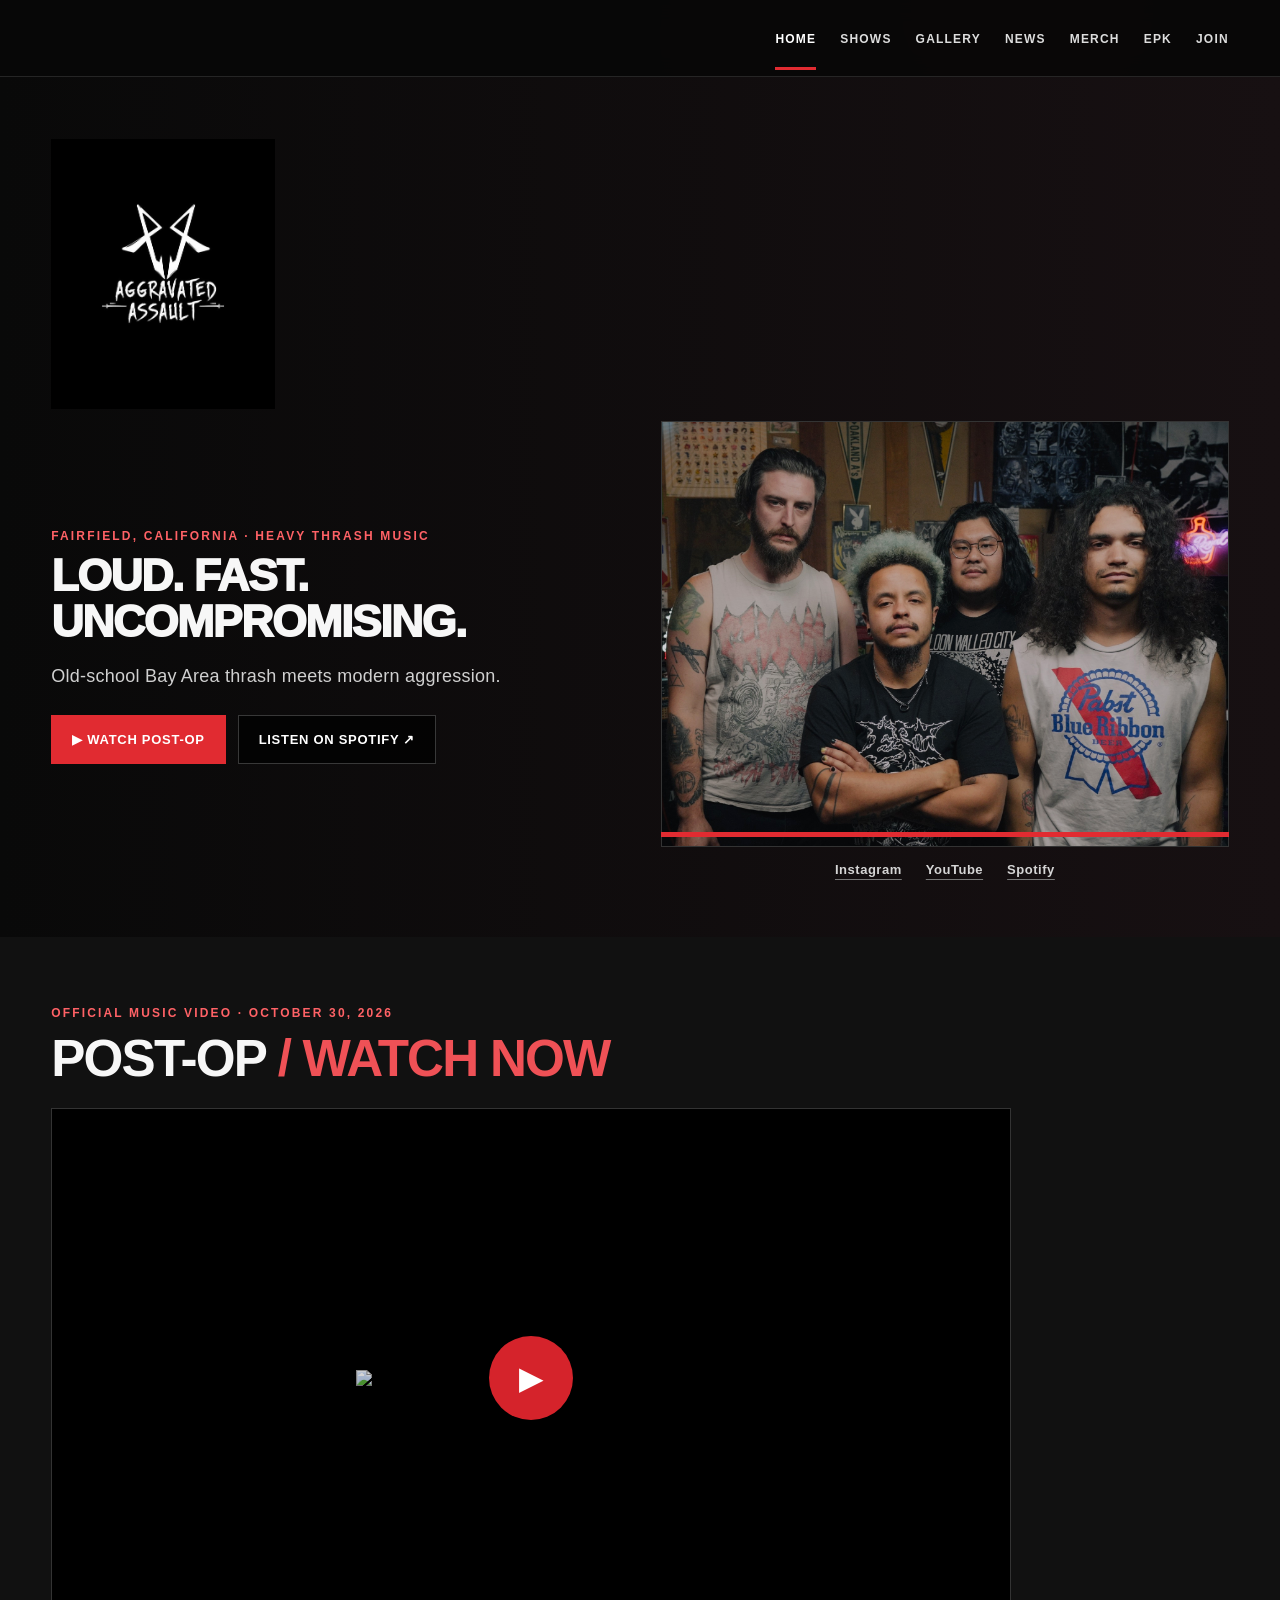
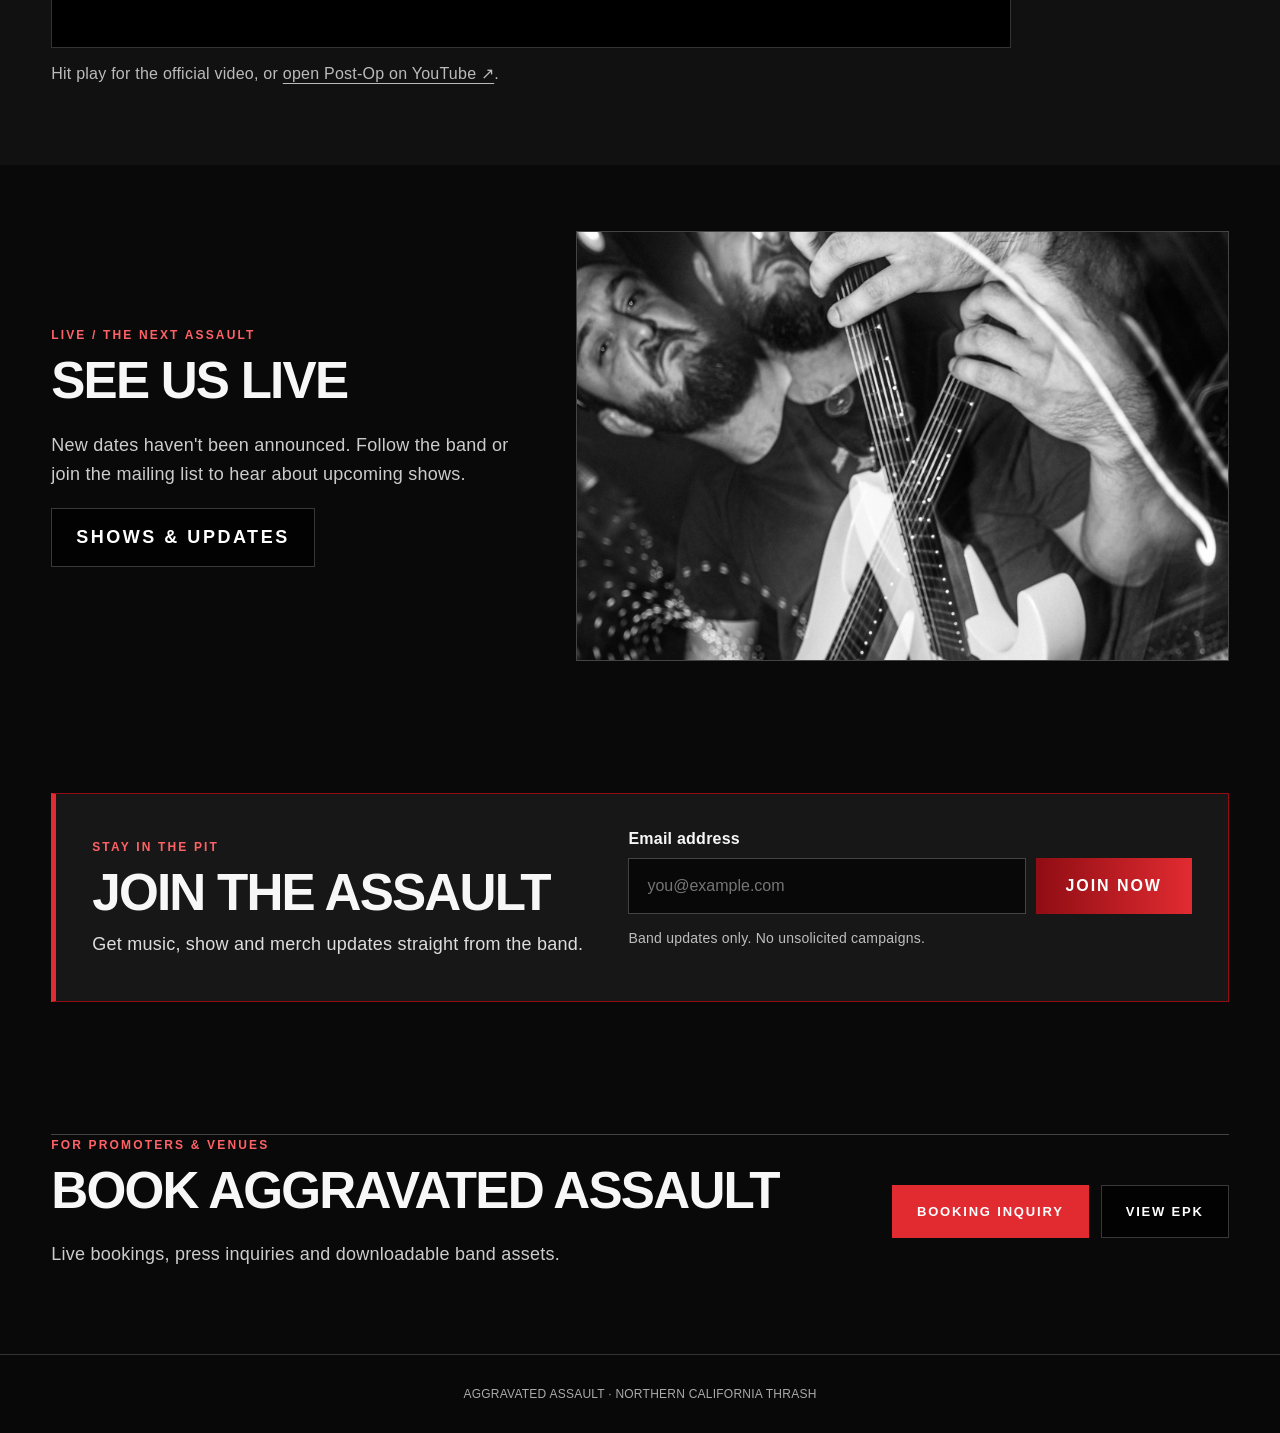
==== commit 0fcd60c1: "Make hero logo full-width and visually prominent" ====
--- a/index.html
+++ b/index.html
@@ -19,6 +19,6 @@
   <a class="skip-link" href="#main-content">Skip to content</a>
   <nav class="nav" aria-label="Main navigation"><div class="container nav-inner"><button class="menu-toggle" type="button" aria-expanded="false" aria-controls="site-menu" aria-label="Toggle navigation">☰ Menu</button><div class="nav-links" id="site-menu"><a href="index.html">Home</a><a href="shows.html">Shows</a><a href="gallery.html">Gallery</a><a href="news.html">News</a><a href="merch.html">Merch</a><a href="epk.html">EPK</a><a href="index.html#join">Join</a></div></div></nav>
 
-  <main id="main-content"><section class="hero-redesign"><div class="container hero-grid"><div class="hero-intro"><span class="eyebrow">FAIRFIELD, CALIFORNIA · HEAVY THRASH MUSIC</span><img class="hero-logo" src="assets/logo.jpeg" alt="Aggravated Assault" width="680"><h1>LOUD. FAST. UNCOMPROMISING.</h1><p>Old-school Bay Area thrash meets modern aggression.</p><div class="hero-actions"><a class="btn red" href="#post-op">▶ Watch Post-Op</a><a class="btn" href="https://open.spotify.com/artist/6DnvwJMAdZXCPETwAn8EMx?si=UswUCQaFQ1GKtNlPcUfXiw" target="_blank" rel="noopener noreferrer">Listen on Spotify ↗</a></div></div><div class="hero-photo"><img src="assets/band-portrait-four-members.jpg" alt="Aggravated Assault band members Jordan, Ajay, Don and Kevin" loading="eager" decoding="async"><div class="hero-social"><a href="https://www.instagram.com/aggravatedassaultband" target="_blank" rel="noopener noreferrer">Instagram</a><a href="https://www.youtube.com/@AggravatedAssault_music" target="_blank" rel="noopener noreferrer">YouTube</a><a href="https://open.spotify.com/artist/6DnvwJMAdZXCPETwAn8EMx?si=UswUCQaFQ1GKtNlPcUfXiw" target="_blank" rel="noopener noreferrer">Spotify</a></div></div></div></section><section id="post-op" class="section feature-video"><div class="container"><span class="eyebrow">OFFICIAL MUSIC VIDEO · OCTOBER 30, 2026</span><h2>POST-OP <span class="accent">/ WATCH NOW</span></h2><div class="video-shell" data-video-id="EmFA1bjiQMA"><button class="video-poster" type="button" aria-label="Play the official Post-Op music video"><img src="https://i.ytimg.com/vi/EmFA1bjiQMA/hqdefault.jpg" alt="Thumbnail for Aggravated Assault's Post-Op music video" loading="lazy"><span class="play-circle" aria-hidden="true">▶</span></button></div><p class="feature-caption">Hit play for the official video, or <a href="https://youtu.be/EmFA1bjiQMA" target="_blank" rel="noopener noreferrer">open Post-Op on YouTube ↗</a>.</p></div></section><section class="section"><div class="container split-section"><div><span class="eyebrow">LIVE / THE NEXT ASSAULT</span><h2>SEE US LIVE</h2><p>New dates haven't been announced. Follow the band or join the mailing list to hear about upcoming shows.</p><a class="btn" href="shows.html">Shows & updates</a></div><img src="Grace-Bday-jordan-008 Large.jpeg" alt="Jordan performing live with Aggravated Assault" loading="lazy" decoding="async"></div></section><section id="join" class="section join-section"><div class="container"><div class="join-panel"><div class="join-text"><span class="eyebrow">STAY IN THE PIT</span><h2>JOIN THE ASSAULT</h2><p>Get music, show and merch updates straight from the band.</p></div><div class="signup-block"><form class="email-box" id="signup-form" aria-describedby="signup-note"><label for="signup-email">Email address</label><div class="signup-fields"><input id="signup-email" name="email" type="email" autocomplete="email" placeholder="you@example.com" required><button type="submit">Join Now</button></div></form><p id="signup-note" class="signup-note">Band updates only. No unsolicited campaigns.</p><p id="signup-message" class="signup-message" role="status" aria-live="polite" aria-atomic="true"></p></div></div></div></section><section class="section"><div class="container booking-strip"><div><span class="eyebrow">FOR PROMOTERS & VENUES</span><h2>BOOK AGGRAVATED ASSAULT</h2><p>Live bookings, press inquiries and downloadable band assets.</p></div><div class="booking-actions"><a class="btn red" href="mailto:aggravatedassaultband1@gmail.com?subject=Aggravated%20Assault%20Booking%20Inquiry">Booking inquiry</a><a class="btn" href="epk.html">View EPK</a></div></div></section></main><script src="signup.js" defer></script>
+  <main id="main-content"><section class="hero-redesign"><div class="container"><div class="hero-brand"><img class="hero-logo" src="assets/logo.jpeg" alt="Aggravated Assault" width="900"></div><div class="hero-grid"><div class="hero-intro"><span class="eyebrow">FAIRFIELD, CALIFORNIA · HEAVY THRASH MUSIC</span><h1>LOUD. FAST. UNCOMPROMISING.</h1><p>Old-school Bay Area thrash meets modern aggression.</p><div class="hero-actions"><a class="btn red" href="#post-op">▶ Watch Post-Op</a><a class="btn" href="https://open.spotify.com/artist/6DnvwJMAdZXCPETwAn8EMx?si=UswUCQaFQ1GKtNlPcUfXiw" target="_blank" rel="noopener noreferrer">Listen on Spotify ↗</a></div></div><div class="hero-photo"><img src="assets/band-portrait-four-members.jpg" alt="Aggravated Assault band members Jordan, Ajay, Don and Kevin" loading="eager" decoding="async"><div class="hero-social"><a href="https://www.instagram.com/aggravatedassaultband" target="_blank" rel="noopener noreferrer">Instagram</a><a href="https://www.youtube.com/@AggravatedAssault_music" target="_blank" rel="noopener noreferrer">YouTube</a><a href="https://open.spotify.com/artist/6DnvwJMAdZXCPETwAn8EMx?si=UswUCQaFQ1GKtNlPcUfXiw" target="_blank" rel="noopener noreferrer">Spotify</a></div></div></div></div></section><section id="post-op" class="section feature-video"><div class="container"><span class="eyebrow">OFFICIAL MUSIC VIDEO · OCTOBER 30, 2026</span><h2>POST-OP <span class="accent">/ WATCH NOW</span></h2><div class="video-shell" data-video-id="EmFA1bjiQMA"><button class="video-poster" type="button" aria-label="Play the official Post-Op music video"><img src="https://i.ytimg.com/vi/EmFA1bjiQMA/hqdefault.jpg" alt="Thumbnail for Aggravated Assault's Post-Op music video" loading="lazy"><span class="play-circle" aria-hidden="true">▶</span></button></div><p class="feature-caption">Hit play for the official video, or <a href="https://youtu.be/EmFA1bjiQMA" target="_blank" rel="noopener noreferrer">open Post-Op on YouTube ↗</a>.</p></div></section><section class="section"><div class="container split-section"><div><span class="eyebrow">LIVE / THE NEXT ASSAULT</span><h2>SEE US LIVE</h2><p>New dates haven't been announced. Follow the band or join the mailing list to hear about upcoming shows.</p><a class="btn" href="shows.html">Shows & updates</a></div><img src="Grace-Bday-jordan-008 Large.jpeg" alt="Jordan performing live with Aggravated Assault" loading="lazy" decoding="async"></div></section><section id="join" class="section join-section"><div class="container"><div class="join-panel"><div class="join-text"><span class="eyebrow">STAY IN THE PIT</span><h2>JOIN THE ASSAULT</h2><p>Get music, show and merch updates straight from the band.</p></div><div class="signup-block"><form class="email-box" id="signup-form" aria-describedby="signup-note"><label for="signup-email">Email address</label><div class="signup-fields"><input id="signup-email" name="email" type="email" autocomplete="email" placeholder="you@example.com" required><button type="submit">Join Now</button></div></form><p id="signup-note" class="signup-note">Band updates only. No unsolicited campaigns.</p><p id="signup-message" class="signup-message" role="status" aria-live="polite" aria-atomic="true"></p></div></div></div></section><section class="section"><div class="container booking-strip"><div><span class="eyebrow">FOR PROMOTERS & VENUES</span><h2>BOOK AGGRAVATED ASSAULT</h2><p>Live bookings, press inquiries and downloadable band assets.</p></div><div class="booking-actions"><a class="btn red" href="mailto:aggravatedassaultband1@gmail.com?subject=Aggravated%20Assault%20Booking%20Inquiry">Booking inquiry</a><a class="btn" href="epk.html">View EPK</a></div></div></section></main><script src="signup.js" defer></script>
 <footer class="site-footer"><div class="container footer-inner"><span>AGGRAVATED ASSAULT · NORTHERN CALIFORNIA THRASH</span></div></footer><script src="site.js" defer></script></body>
 </html>
--- a/style.css
+++ b/style.css
@@ -193,3 +193,6 @@
 @media(max-width:900px){.nav-inner{min-height:68px;justify-content:space-between}.menu-toggle{display:block}.nav-links{display:none;position:absolute;left:0;right:0;top:100%;background:#101010;padding:12px 5vw 22px;flex-direction:column;gap:0;align-items:stretch;border-bottom:1px solid #444}.nav-links.is-open{display:flex}.nav-links a{padding:14px;border-bottom:1px solid #303030}.hero-grid{gap:22px}.hero-intro h1{font-size:36px}.join-panel{grid-template-columns:1fr}.footer-inner{align-items:flex-start;flex-direction:column}}
 @media(max-width:680px){.hero-redesign{padding:26px 0 38px}.hero-grid,.split-section{grid-template-columns:1fr}.hero-logo{max-height:110px;width:min(320px,95%)}.hero-intro h1{font-size:34px}.hero-intro p{font-size:16px}.hero-photo img{aspect-ratio:16/10}.hero-actions{display:grid;grid-template-columns:1fr 1fr}.hero-actions .btn{padding:14px 9px;text-align:center;font-size:11px}.section{padding:42px 0}.section h2{font-size:32px}.join-panel{padding:24px}.signup-fields{flex-direction:column}.signup-fields button{padding:15px}.booking-strip{display:block}.booking-actions{margin-top:20px}.booking-actions .btn{width:100%}.page-section{padding-top:32px}}
 @media(prefers-reduced-motion:reduce){.gallery-grid img{transition:none}}
+
+/* Review refinements — October 30 */
+.nav-inner{justify-content:flex-end}.nav-brand{display:none}.hero-logo{width:min(720px,100%);max-height:270px}.page-logo{width:min(500px,90vw);max-height:190px}.hero-social{display:flex;justify-content:center;gap:24px;flex-wrap:wrap;padding:15px 4px 2px;font-size:13px;font-weight:700;letter-spacing:.04em;color:#d5d5d5}.hero-social a{text-decoration:underline;text-decoration-color:#777;text-underline-offset:5px}.hero-social a:hover{color:#fff;text-decoration-color:var(--red)}.hero-photo:after{bottom:42px}.footer-inner{justify-content:center;text-align:center}@media(max-width:900px){.nav-inner{justify-content:flex-end}}@media(max-width:680px){.hero-logo{width:min(480px,100%);max-height:165px}.page-logo{width:min(440px,92vw);max-height:165px}.hero-social{gap:22px}.hero-photo:after{bottom:42px}}
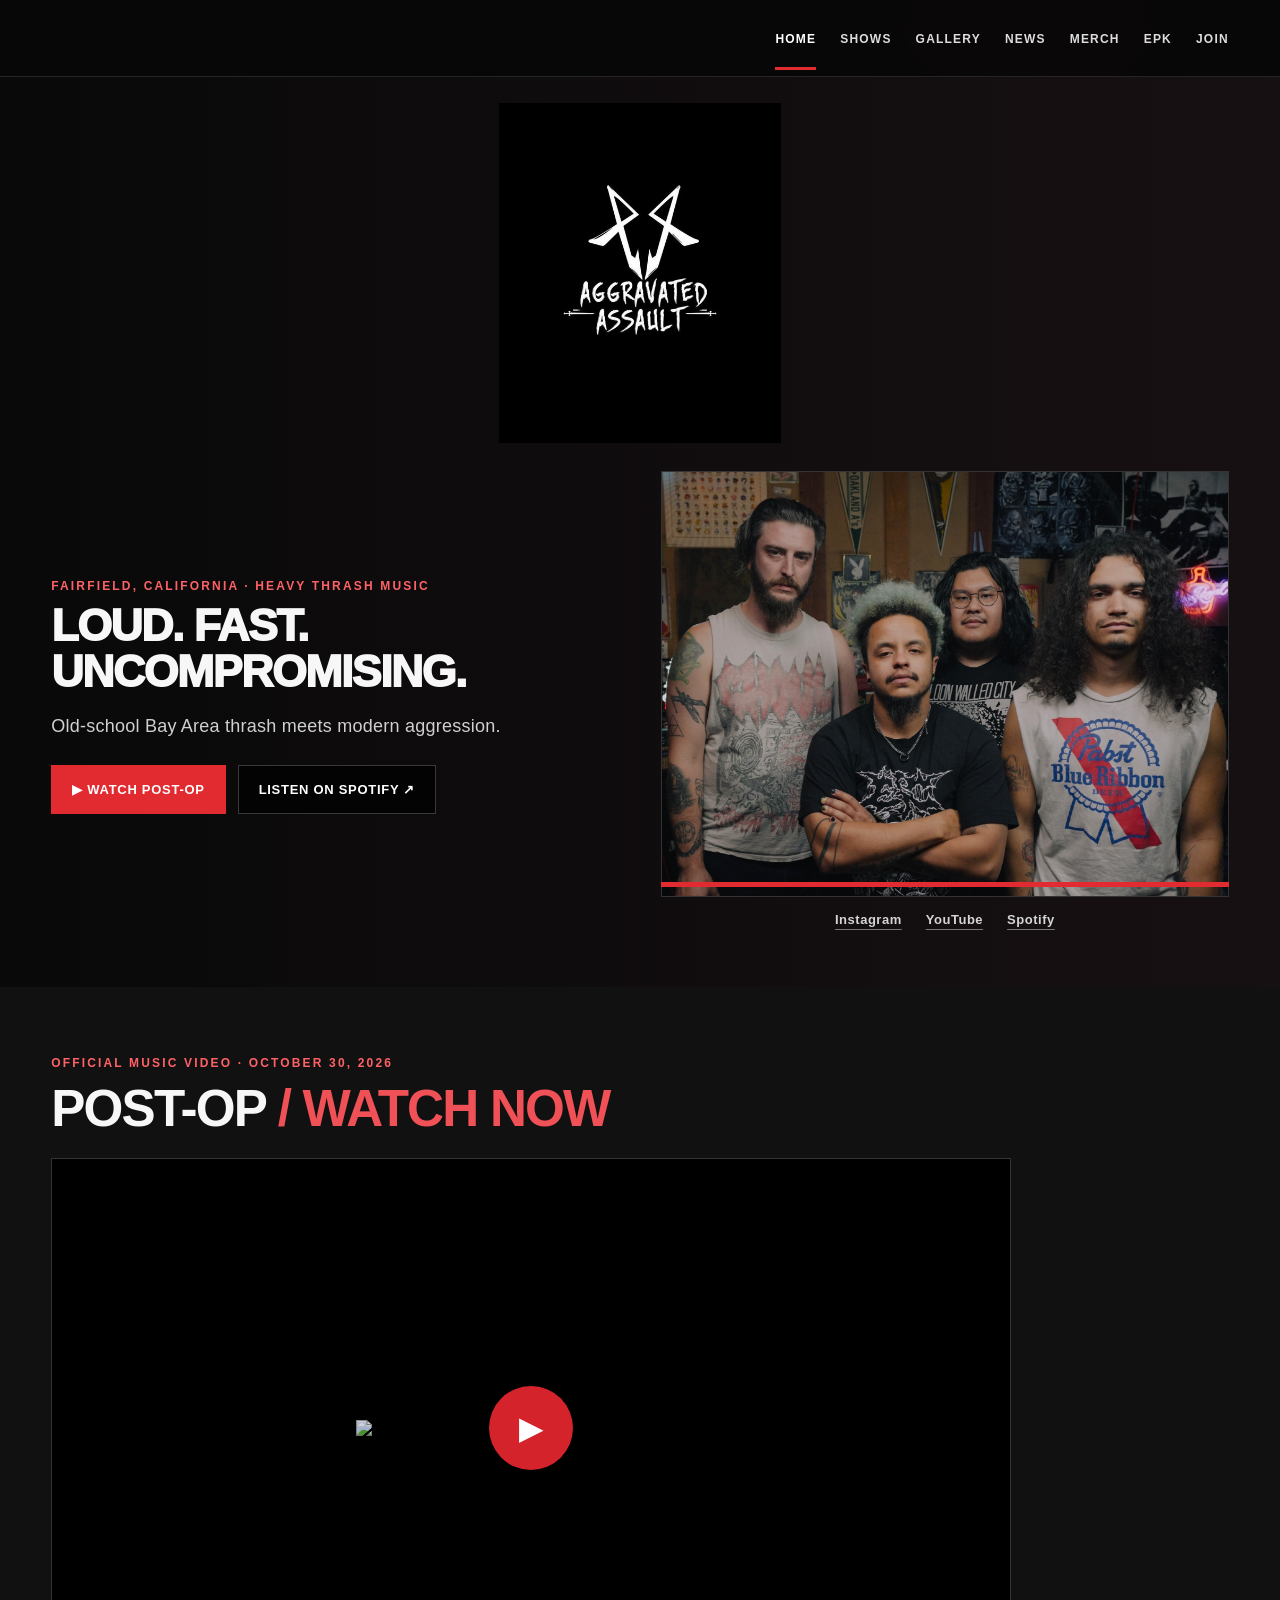
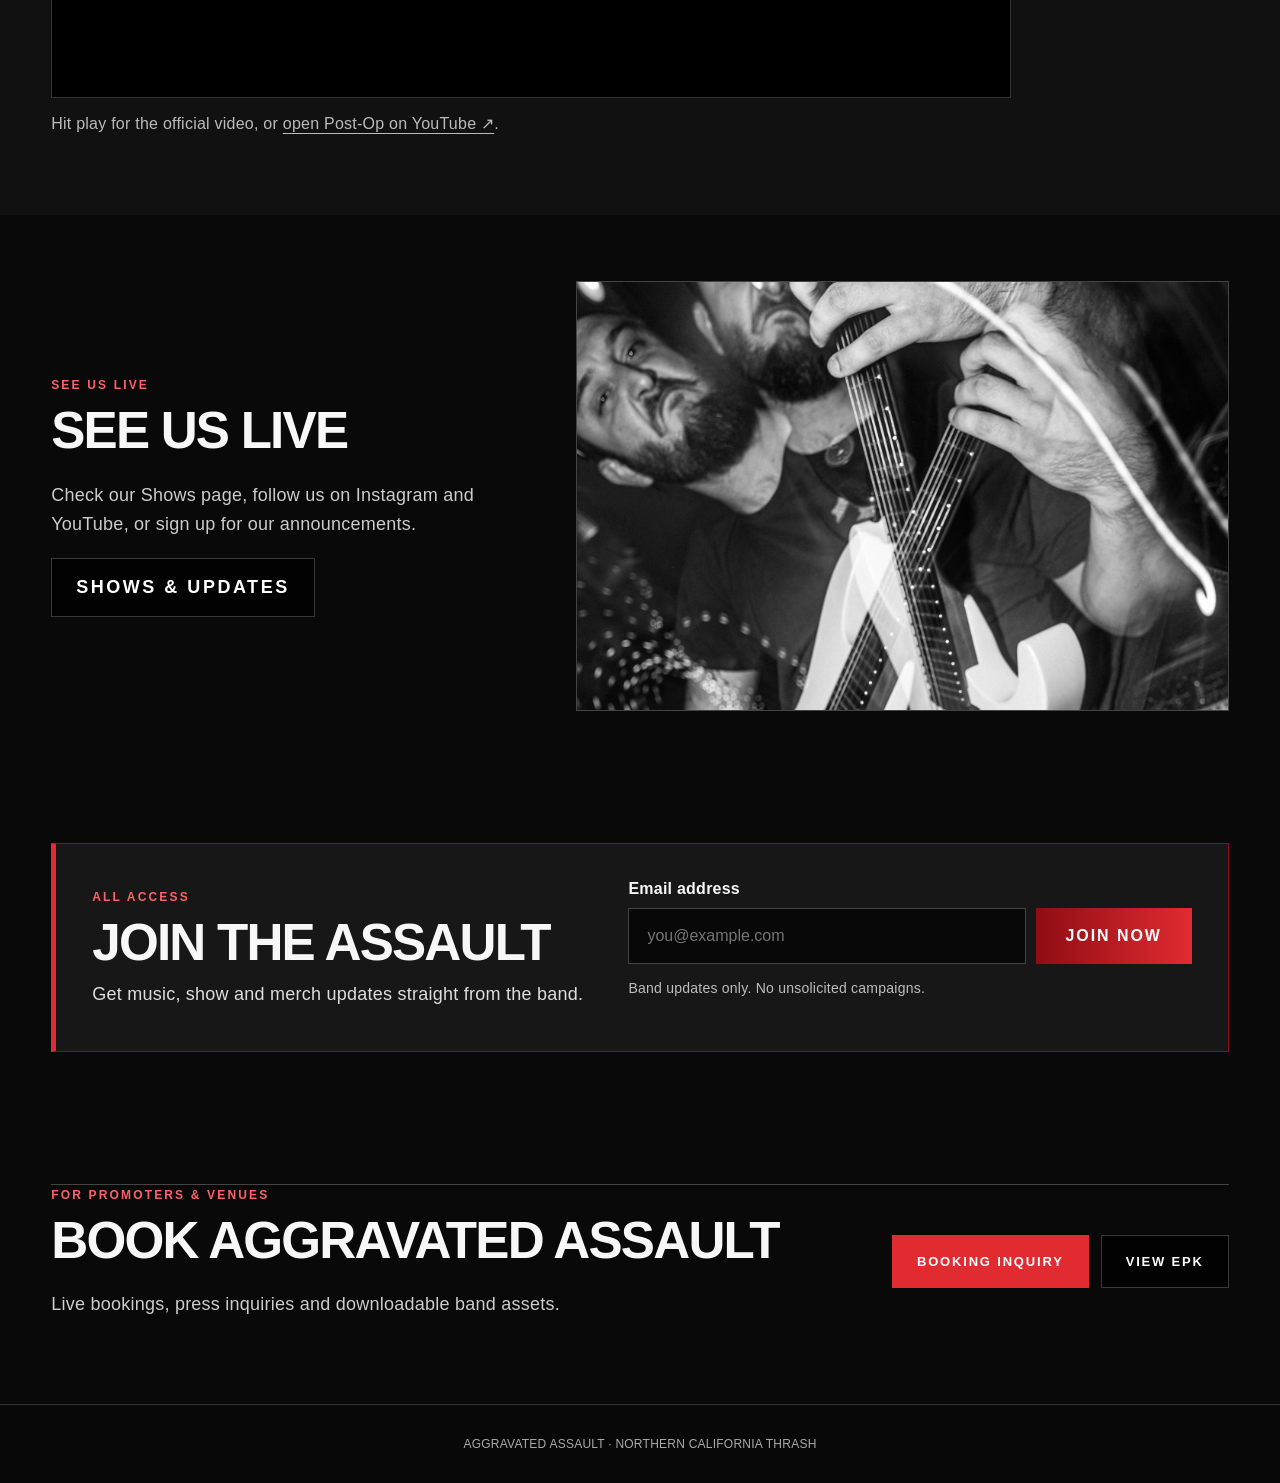
==== commit 874a5ce1: "Refine desktop logo and live/signup copy" ====
--- a/index.html
+++ b/index.html
@@ -19,6 +19,6 @@
   <a class="skip-link" href="#main-content">Skip to content</a>
   <nav class="nav" aria-label="Main navigation"><div class="container nav-inner"><button class="menu-toggle" type="button" aria-expanded="false" aria-controls="site-menu" aria-label="Toggle navigation">☰ Menu</button><div class="nav-links" id="site-menu"><a href="index.html">Home</a><a href="shows.html">Shows</a><a href="gallery.html">Gallery</a><a href="news.html">News</a><a href="merch.html">Merch</a><a href="epk.html">EPK</a><a href="index.html#join">Join</a></div></div></nav>
 
-  <main id="main-content"><section class="hero-redesign"><div class="container"><div class="hero-brand"><img class="hero-logo" src="assets/logo.jpeg" alt="Aggravated Assault" width="900"></div><div class="hero-grid"><div class="hero-intro"><span class="eyebrow">FAIRFIELD, CALIFORNIA · HEAVY THRASH MUSIC</span><h1>LOUD. FAST. UNCOMPROMISING.</h1><p>Old-school Bay Area thrash meets modern aggression.</p><div class="hero-actions"><a class="btn red" href="#post-op">▶ Watch Post-Op</a><a class="btn" href="https://open.spotify.com/artist/6DnvwJMAdZXCPETwAn8EMx?si=UswUCQaFQ1GKtNlPcUfXiw" target="_blank" rel="noopener noreferrer">Listen on Spotify ↗</a></div></div><div class="hero-photo"><img src="assets/band-portrait-four-members.jpg" alt="Aggravated Assault band members Jordan, Ajay, Don and Kevin" loading="eager" decoding="async"><div class="hero-social"><a href="https://www.instagram.com/aggravatedassaultband" target="_blank" rel="noopener noreferrer">Instagram</a><a href="https://www.youtube.com/@AggravatedAssault_music" target="_blank" rel="noopener noreferrer">YouTube</a><a href="https://open.spotify.com/artist/6DnvwJMAdZXCPETwAn8EMx?si=UswUCQaFQ1GKtNlPcUfXiw" target="_blank" rel="noopener noreferrer">Spotify</a></div></div></div></div></section><section id="post-op" class="section feature-video"><div class="container"><span class="eyebrow">OFFICIAL MUSIC VIDEO · OCTOBER 30, 2026</span><h2>POST-OP <span class="accent">/ WATCH NOW</span></h2><div class="video-shell" data-video-id="EmFA1bjiQMA"><button class="video-poster" type="button" aria-label="Play the official Post-Op music video"><img src="https://i.ytimg.com/vi/EmFA1bjiQMA/hqdefault.jpg" alt="Thumbnail for Aggravated Assault's Post-Op music video" loading="lazy"><span class="play-circle" aria-hidden="true">▶</span></button></div><p class="feature-caption">Hit play for the official video, or <a href="https://youtu.be/EmFA1bjiQMA" target="_blank" rel="noopener noreferrer">open Post-Op on YouTube ↗</a>.</p></div></section><section class="section"><div class="container split-section"><div><span class="eyebrow">LIVE / THE NEXT ASSAULT</span><h2>SEE US LIVE</h2><p>New dates haven't been announced. Follow the band or join the mailing list to hear about upcoming shows.</p><a class="btn" href="shows.html">Shows & updates</a></div><img src="Grace-Bday-jordan-008 Large.jpeg" alt="Jordan performing live with Aggravated Assault" loading="lazy" decoding="async"></div></section><section id="join" class="section join-section"><div class="container"><div class="join-panel"><div class="join-text"><span class="eyebrow">STAY IN THE PIT</span><h2>JOIN THE ASSAULT</h2><p>Get music, show and merch updates straight from the band.</p></div><div class="signup-block"><form class="email-box" id="signup-form" aria-describedby="signup-note"><label for="signup-email">Email address</label><div class="signup-fields"><input id="signup-email" name="email" type="email" autocomplete="email" placeholder="you@example.com" required><button type="submit">Join Now</button></div></form><p id="signup-note" class="signup-note">Band updates only. No unsolicited campaigns.</p><p id="signup-message" class="signup-message" role="status" aria-live="polite" aria-atomic="true"></p></div></div></div></section><section class="section"><div class="container booking-strip"><div><span class="eyebrow">FOR PROMOTERS & VENUES</span><h2>BOOK AGGRAVATED ASSAULT</h2><p>Live bookings, press inquiries and downloadable band assets.</p></div><div class="booking-actions"><a class="btn red" href="mailto:aggravatedassaultband1@gmail.com?subject=Aggravated%20Assault%20Booking%20Inquiry">Booking inquiry</a><a class="btn" href="epk.html">View EPK</a></div></div></section></main><script src="signup.js" defer></script>
+  <main id="main-content"><section class="hero-redesign"><div class="container"><div class="hero-brand"><img class="hero-logo" src="assets/logo.jpeg" alt="Aggravated Assault" width="900"></div><div class="hero-grid"><div class="hero-intro"><span class="eyebrow">FAIRFIELD, CALIFORNIA · HEAVY THRASH MUSIC</span><h1>LOUD. FAST. UNCOMPROMISING.</h1><p>Old-school Bay Area thrash meets modern aggression.</p><div class="hero-actions"><a class="btn red" href="#post-op">▶ Watch Post-Op</a><a class="btn" href="https://open.spotify.com/artist/6DnvwJMAdZXCPETwAn8EMx?si=UswUCQaFQ1GKtNlPcUfXiw" target="_blank" rel="noopener noreferrer">Listen on Spotify ↗</a></div></div><div class="hero-photo"><img src="assets/band-portrait-four-members.jpg" alt="Aggravated Assault band members Jordan, Ajay, Don and Kevin" loading="eager" decoding="async"><div class="hero-social"><a href="https://www.instagram.com/aggravatedassaultband" target="_blank" rel="noopener noreferrer">Instagram</a><a href="https://www.youtube.com/@AggravatedAssault_music" target="_blank" rel="noopener noreferrer">YouTube</a><a href="https://open.spotify.com/artist/6DnvwJMAdZXCPETwAn8EMx?si=UswUCQaFQ1GKtNlPcUfXiw" target="_blank" rel="noopener noreferrer">Spotify</a></div></div></div></div></section><section id="post-op" class="section feature-video"><div class="container"><span class="eyebrow">OFFICIAL MUSIC VIDEO · OCTOBER 30, 2026</span><h2>POST-OP <span class="accent">/ WATCH NOW</span></h2><div class="video-shell" data-video-id="EmFA1bjiQMA"><button class="video-poster" type="button" aria-label="Play the official Post-Op music video"><img src="https://i.ytimg.com/vi/EmFA1bjiQMA/hqdefault.jpg" alt="Thumbnail for Aggravated Assault's Post-Op music video" loading="lazy"><span class="play-circle" aria-hidden="true">▶</span></button></div><p class="feature-caption">Hit play for the official video, or <a href="https://youtu.be/EmFA1bjiQMA" target="_blank" rel="noopener noreferrer">open Post-Op on YouTube ↗</a>.</p></div></section><section class="section"><div class="container split-section"><div><span class="eyebrow">SEE US LIVE</span><h2>SEE US LIVE</h2><p>Check our <a href="shows.html">Shows page</a>, follow us on <a href="https://www.instagram.com/aggravatedassaultband" target="_blank" rel="noopener noreferrer">Instagram</a> and <a href="https://www.youtube.com/@AggravatedAssault_music" target="_blank" rel="noopener noreferrer">YouTube</a>, or <a href="#join">sign up for our announcements</a>.</p><a class="btn" href="shows.html">Shows & updates</a></div><img src="Grace-Bday-jordan-008 Large.jpeg" alt="Jordan performing live with Aggravated Assault" loading="lazy" decoding="async"></div></section><section id="join" class="section join-section"><div class="container"><div class="join-panel"><div class="join-text"><span class="eyebrow">ALL ACCESS</span><h2>JOIN THE ASSAULT</h2><p>Get music, show and merch updates straight from the band.</p></div><div class="signup-block"><form class="email-box" id="signup-form" aria-describedby="signup-note"><label for="signup-email">Email address</label><div class="signup-fields"><input id="signup-email" name="email" type="email" autocomplete="email" placeholder="you@example.com" required><button type="submit">Join Now</button></div></form><p id="signup-note" class="signup-note">Band updates only. No unsolicited campaigns.</p><p id="signup-message" class="signup-message" role="status" aria-live="polite" aria-atomic="true"></p></div></div></div></section><section class="section"><div class="container booking-strip"><div><span class="eyebrow">FOR PROMOTERS & VENUES</span><h2>BOOK AGGRAVATED ASSAULT</h2><p>Live bookings, press inquiries and downloadable band assets.</p></div><div class="booking-actions"><a class="btn red" href="mailto:aggravatedassaultband1@gmail.com?subject=Aggravated%20Assault%20Booking%20Inquiry">Booking inquiry</a><a class="btn" href="epk.html">View EPK</a></div></div></section></main><script src="signup.js" defer></script>
 <footer class="site-footer"><div class="container footer-inner"><span>AGGRAVATED ASSAULT · NORTHERN CALIFORNIA THRASH</span></div></footer><script src="site.js" defer></script></body>
 </html>
--- a/style.css
+++ b/style.css
@@ -196,3 +196,6 @@
 
 /* Review refinements — October 30 */
 .nav-inner{justify-content:flex-end}.nav-brand{display:none}.hero-logo{width:min(720px,100%);max-height:270px}.page-logo{width:min(500px,90vw);max-height:190px}.hero-social{display:flex;justify-content:center;gap:24px;flex-wrap:wrap;padding:15px 4px 2px;font-size:13px;font-weight:700;letter-spacing:.04em;color:#d5d5d5}.hero-social a{text-decoration:underline;text-decoration-color:#777;text-underline-offset:5px}.hero-social a:hover{color:#fff;text-decoration-color:var(--red)}.hero-photo:after{bottom:42px}.footer-inner{justify-content:center;text-align:center}@media(max-width:900px){.nav-inner{justify-content:flex-end}}@media(max-width:680px){.hero-logo{width:min(480px,100%);max-height:165px}.page-logo{width:min(440px,92vw);max-height:165px}.hero-social{gap:22px}.hero-photo:after{bottom:42px}}
+
+/* Full-width logo hierarchy: brand no longer constrained by hero columns. */
+.hero-brand{display:flex;justify-content:center;align-items:center;margin:0 auto 28px;width:100%}.hero-brand .hero-logo{display:block;width:min(900px,100%);max-height:340px;height:auto;object-fit:contain;object-position:center;margin:0}.hero-grid{align-items:center}.hero-redesign{padding-top:26px}.hero-intro h1{margin-top:8px}@media(max-width:680px){.hero-brand{margin-bottom:16px}.hero-brand .hero-logo{width:100%;max-height:220px}.hero-redesign{padding-top:16px}}
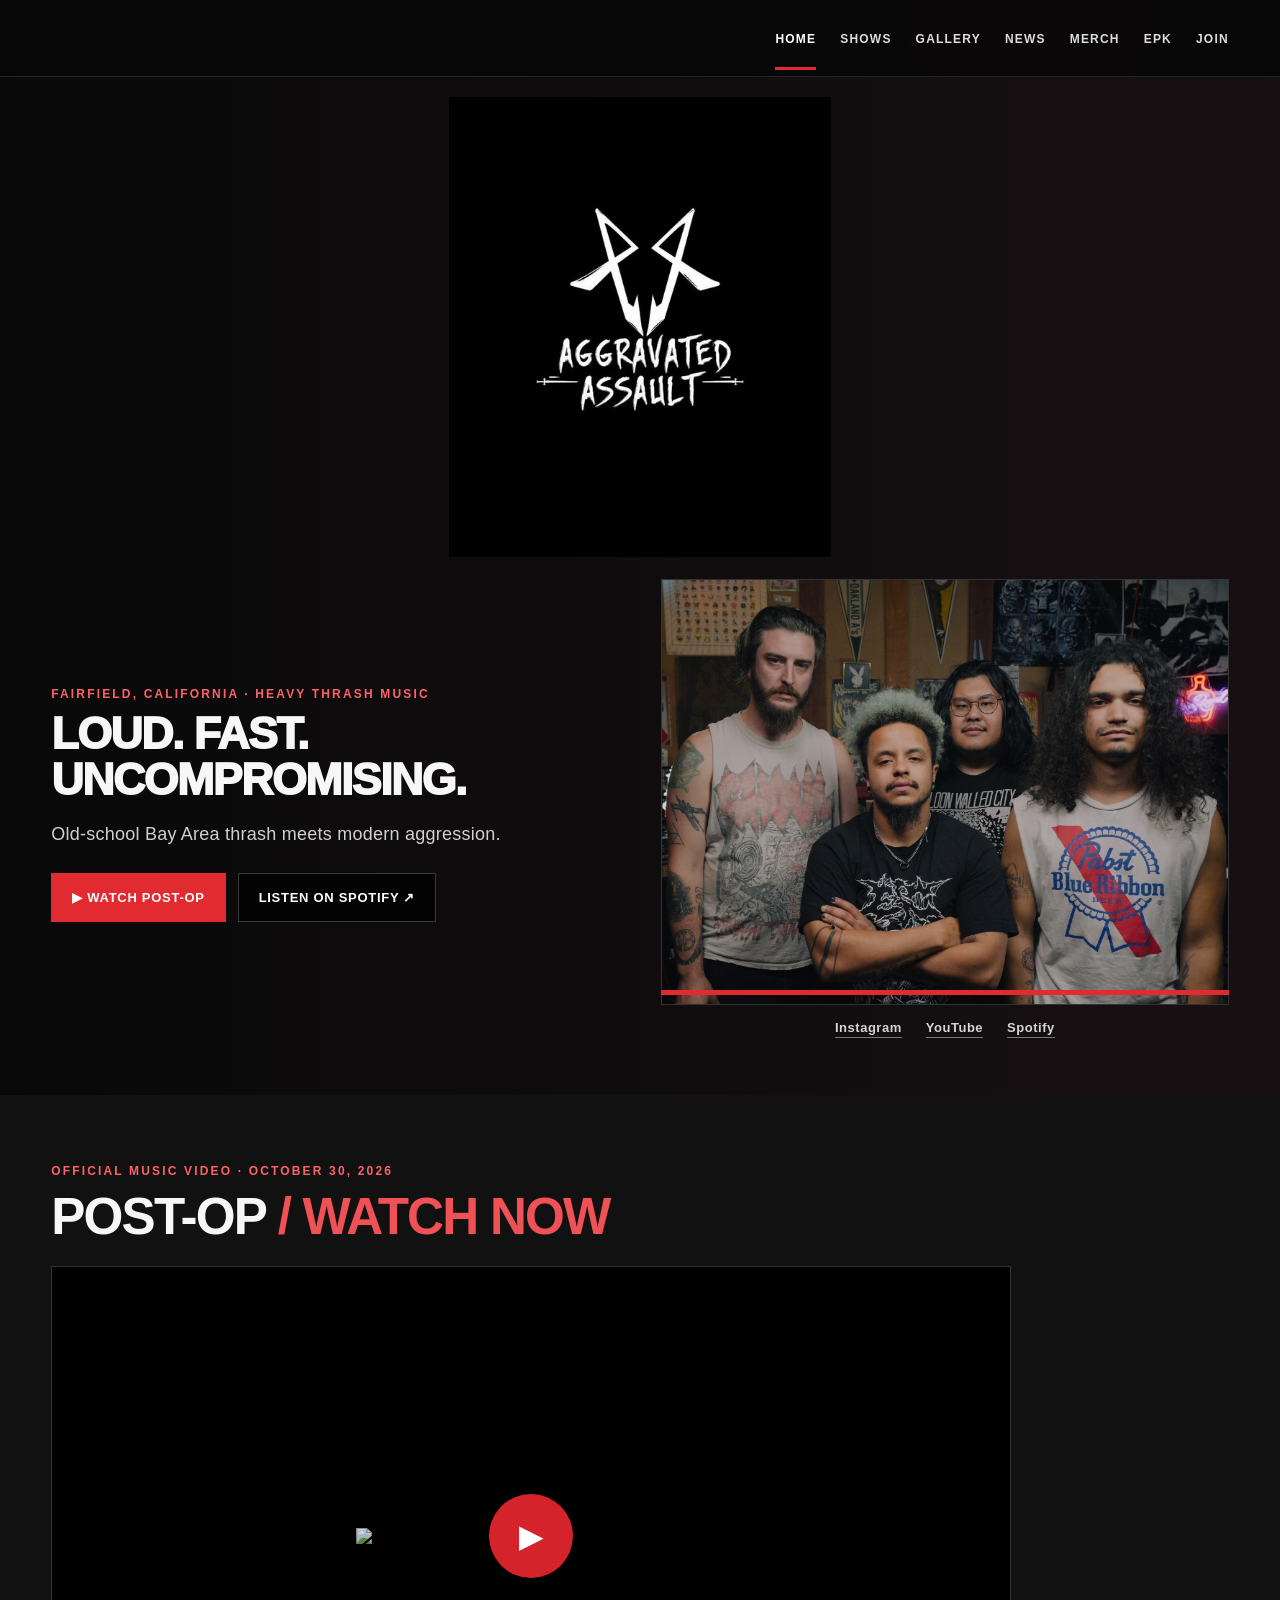
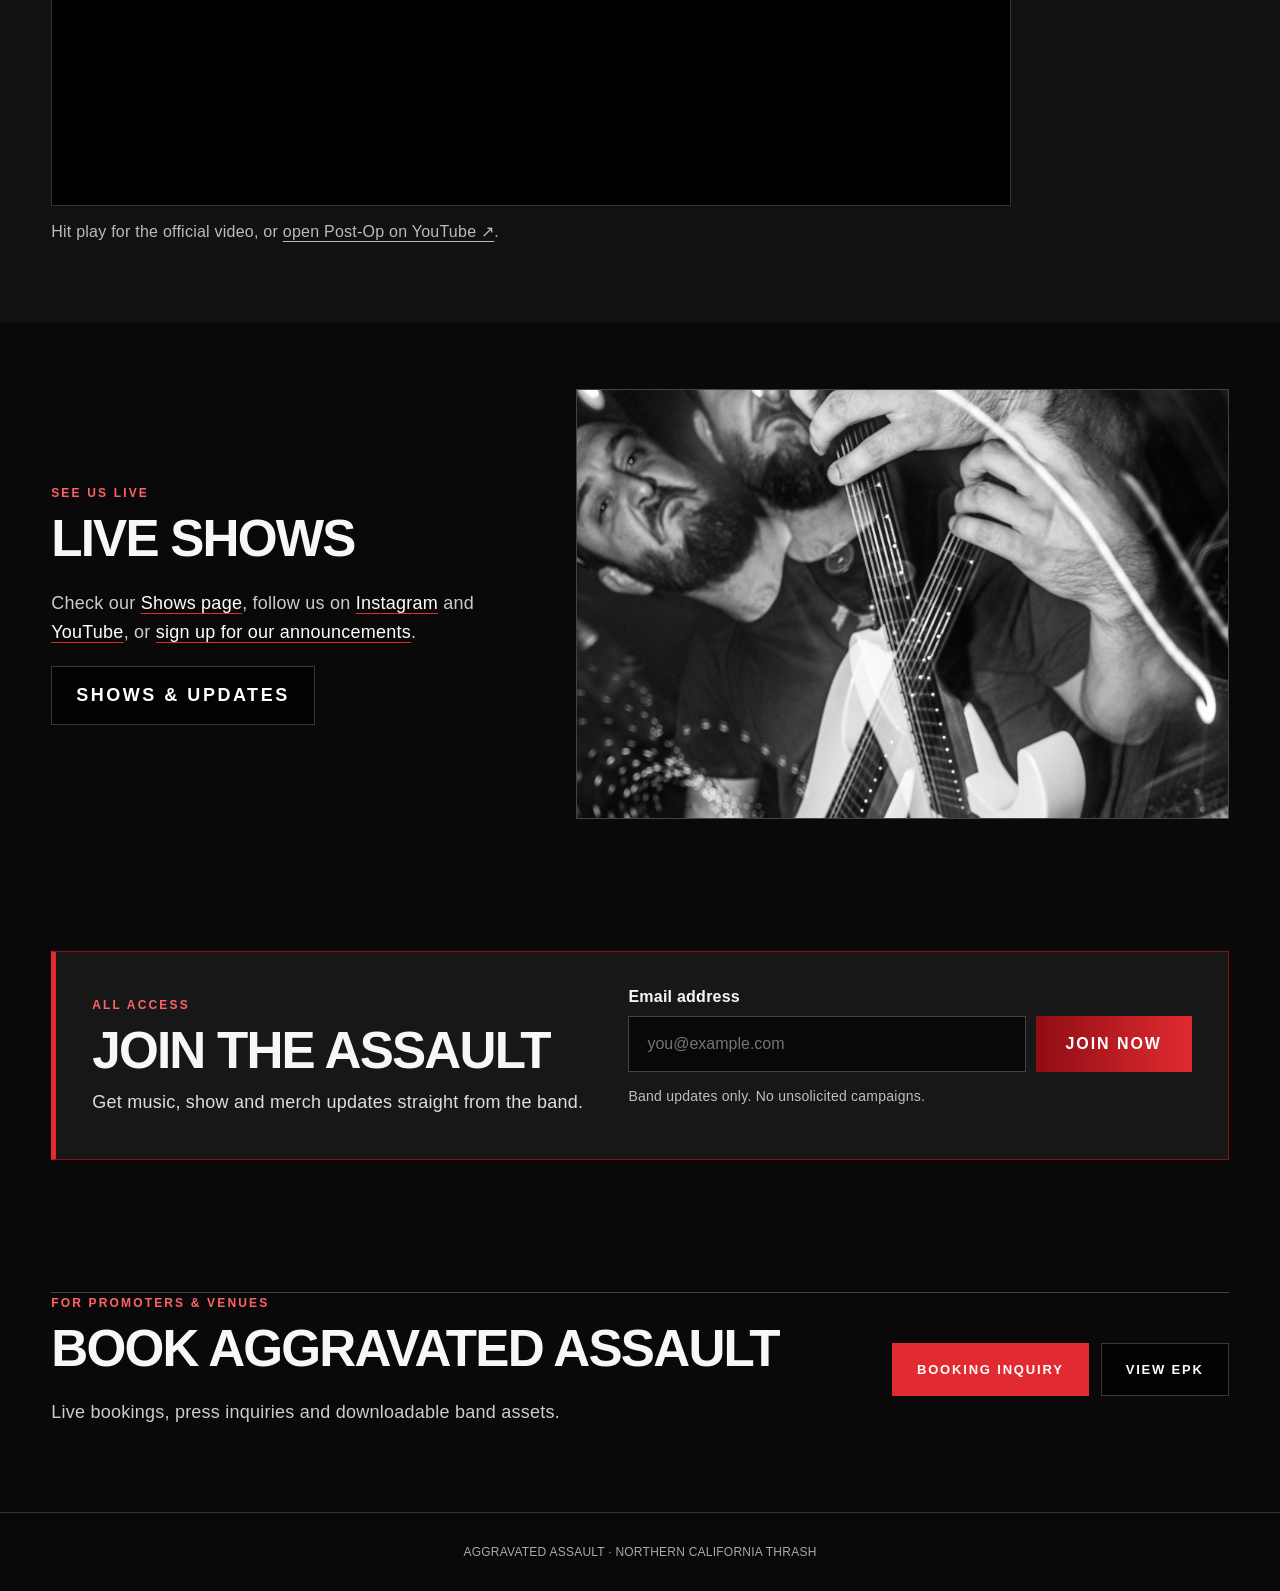
==== commit 71e517a8: "Refine live heading and feature Post-Op on EPK" ====
--- a/index.html
+++ b/index.html
@@ -19,6 +19,6 @@
   <a class="skip-link" href="#main-content">Skip to content</a>
   <nav class="nav" aria-label="Main navigation"><div class="container nav-inner"><button class="menu-toggle" type="button" aria-expanded="false" aria-controls="site-menu" aria-label="Toggle navigation">☰ Menu</button><div class="nav-links" id="site-menu"><a href="index.html">Home</a><a href="shows.html">Shows</a><a href="gallery.html">Gallery</a><a href="news.html">News</a><a href="merch.html">Merch</a><a href="epk.html">EPK</a><a href="index.html#join">Join</a></div></div></nav>
 
-  <main id="main-content"><section class="hero-redesign"><div class="container"><div class="hero-brand"><img class="hero-logo" src="assets/logo.jpeg" alt="Aggravated Assault" width="900"></div><div class="hero-grid"><div class="hero-intro"><span class="eyebrow">FAIRFIELD, CALIFORNIA · HEAVY THRASH MUSIC</span><h1>LOUD. FAST. UNCOMPROMISING.</h1><p>Old-school Bay Area thrash meets modern aggression.</p><div class="hero-actions"><a class="btn red" href="#post-op">▶ Watch Post-Op</a><a class="btn" href="https://open.spotify.com/artist/6DnvwJMAdZXCPETwAn8EMx?si=UswUCQaFQ1GKtNlPcUfXiw" target="_blank" rel="noopener noreferrer">Listen on Spotify ↗</a></div></div><div class="hero-photo"><img src="assets/band-portrait-four-members.jpg" alt="Aggravated Assault band members Jordan, Ajay, Don and Kevin" loading="eager" decoding="async"><div class="hero-social"><a href="https://www.instagram.com/aggravatedassaultband" target="_blank" rel="noopener noreferrer">Instagram</a><a href="https://www.youtube.com/@AggravatedAssault_music" target="_blank" rel="noopener noreferrer">YouTube</a><a href="https://open.spotify.com/artist/6DnvwJMAdZXCPETwAn8EMx?si=UswUCQaFQ1GKtNlPcUfXiw" target="_blank" rel="noopener noreferrer">Spotify</a></div></div></div></div></section><section id="post-op" class="section feature-video"><div class="container"><span class="eyebrow">OFFICIAL MUSIC VIDEO · OCTOBER 30, 2026</span><h2>POST-OP <span class="accent">/ WATCH NOW</span></h2><div class="video-shell" data-video-id="EmFA1bjiQMA"><button class="video-poster" type="button" aria-label="Play the official Post-Op music video"><img src="https://i.ytimg.com/vi/EmFA1bjiQMA/hqdefault.jpg" alt="Thumbnail for Aggravated Assault's Post-Op music video" loading="lazy"><span class="play-circle" aria-hidden="true">▶</span></button></div><p class="feature-caption">Hit play for the official video, or <a href="https://youtu.be/EmFA1bjiQMA" target="_blank" rel="noopener noreferrer">open Post-Op on YouTube ↗</a>.</p></div></section><section class="section"><div class="container split-section"><div><span class="eyebrow">SEE US LIVE</span><h2>SEE US LIVE</h2><p>Check our <a href="shows.html">Shows page</a>, follow us on <a href="https://www.instagram.com/aggravatedassaultband" target="_blank" rel="noopener noreferrer">Instagram</a> and <a href="https://www.youtube.com/@AggravatedAssault_music" target="_blank" rel="noopener noreferrer">YouTube</a>, or <a href="#join">sign up for our announcements</a>.</p><a class="btn" href="shows.html">Shows & updates</a></div><img src="Grace-Bday-jordan-008 Large.jpeg" alt="Jordan performing live with Aggravated Assault" loading="lazy" decoding="async"></div></section><section id="join" class="section join-section"><div class="container"><div class="join-panel"><div class="join-text"><span class="eyebrow">ALL ACCESS</span><h2>JOIN THE ASSAULT</h2><p>Get music, show and merch updates straight from the band.</p></div><div class="signup-block"><form class="email-box" id="signup-form" aria-describedby="signup-note"><label for="signup-email">Email address</label><div class="signup-fields"><input id="signup-email" name="email" type="email" autocomplete="email" placeholder="you@example.com" required><button type="submit">Join Now</button></div></form><p id="signup-note" class="signup-note">Band updates only. No unsolicited campaigns.</p><p id="signup-message" class="signup-message" role="status" aria-live="polite" aria-atomic="true"></p></div></div></div></section><section class="section"><div class="container booking-strip"><div><span class="eyebrow">FOR PROMOTERS & VENUES</span><h2>BOOK AGGRAVATED ASSAULT</h2><p>Live bookings, press inquiries and downloadable band assets.</p></div><div class="booking-actions"><a class="btn red" href="mailto:aggravatedassaultband1@gmail.com?subject=Aggravated%20Assault%20Booking%20Inquiry">Booking inquiry</a><a class="btn" href="epk.html">View EPK</a></div></div></section></main><script src="signup.js" defer></script>
+  <main id="main-content"><section class="hero-redesign"><div class="container"><div class="hero-brand"><img class="hero-logo" src="assets/logo.jpeg" alt="Aggravated Assault" width="900"></div><div class="hero-grid"><div class="hero-intro"><span class="eyebrow">FAIRFIELD, CALIFORNIA · HEAVY THRASH MUSIC</span><h1>LOUD. FAST. UNCOMPROMISING.</h1><p>Old-school Bay Area thrash meets modern aggression.</p><div class="hero-actions"><a class="btn red" href="#post-op">▶ Watch Post-Op</a><a class="btn" href="https://open.spotify.com/artist/6DnvwJMAdZXCPETwAn8EMx?si=UswUCQaFQ1GKtNlPcUfXiw" target="_blank" rel="noopener noreferrer">Listen on Spotify ↗</a></div></div><div class="hero-photo"><img src="assets/band-portrait-four-members.jpg" alt="Aggravated Assault band members Jordan, Ajay, Don and Kevin" loading="eager" decoding="async"><div class="hero-social"><a href="https://www.instagram.com/aggravatedassaultband" target="_blank" rel="noopener noreferrer">Instagram</a><a href="https://www.youtube.com/@AggravatedAssault_music" target="_blank" rel="noopener noreferrer">YouTube</a><a href="https://open.spotify.com/artist/6DnvwJMAdZXCPETwAn8EMx?si=UswUCQaFQ1GKtNlPcUfXiw" target="_blank" rel="noopener noreferrer">Spotify</a></div></div></div></div></section><section id="post-op" class="section feature-video"><div class="container"><span class="eyebrow">OFFICIAL MUSIC VIDEO · OCTOBER 30, 2026</span><h2>POST-OP <span class="accent">/ WATCH NOW</span></h2><div class="video-shell" data-video-id="EmFA1bjiQMA"><button class="video-poster" type="button" aria-label="Play the official Post-Op music video"><img src="https://i.ytimg.com/vi/EmFA1bjiQMA/hqdefault.jpg" alt="Thumbnail for Aggravated Assault's Post-Op music video" loading="lazy"><span class="play-circle" aria-hidden="true">▶</span></button></div><p class="feature-caption">Hit play for the official video, or <a href="https://youtu.be/EmFA1bjiQMA" target="_blank" rel="noopener noreferrer">open Post-Op on YouTube ↗</a>.</p></div></section><section class="section"><div class="container split-section"><div><span class="eyebrow">SEE US LIVE</span><h2>LIVE SHOWS</h2><p>Check our <a href="shows.html">Shows page</a>, follow us on <a href="https://www.instagram.com/aggravatedassaultband" target="_blank" rel="noopener noreferrer">Instagram</a> and <a href="https://www.youtube.com/@AggravatedAssault_music" target="_blank" rel="noopener noreferrer">YouTube</a>, or <a href="#join">sign up for our announcements</a>.</p><a class="btn" href="shows.html">Shows & updates</a></div><img src="Grace-Bday-jordan-008 Large.jpeg" alt="Jordan performing live with Aggravated Assault" loading="lazy" decoding="async"></div></section><section id="join" class="section join-section"><div class="container"><div class="join-panel"><div class="join-text"><span class="eyebrow">ALL ACCESS</span><h2>JOIN THE ASSAULT</h2><p>Get music, show and merch updates straight from the band.</p></div><div class="signup-block"><form class="email-box" id="signup-form" aria-describedby="signup-note"><label for="signup-email">Email address</label><div class="signup-fields"><input id="signup-email" name="email" type="email" autocomplete="email" placeholder="you@example.com" required><button type="submit">Join Now</button></div></form><p id="signup-note" class="signup-note">Band updates only. No unsolicited campaigns.</p><p id="signup-message" class="signup-message" role="status" aria-live="polite" aria-atomic="true"></p></div></div></div></section><section class="section"><div class="container booking-strip"><div><span class="eyebrow">FOR PROMOTERS & VENUES</span><h2>BOOK AGGRAVATED ASSAULT</h2><p>Live bookings, press inquiries and downloadable band assets.</p></div><div class="booking-actions"><a class="btn red" href="mailto:aggravatedassaultband1@gmail.com?subject=Aggravated%20Assault%20Booking%20Inquiry">Booking inquiry</a><a class="btn" href="epk.html">View EPK</a></div></div></section></main><script src="signup.js" defer></script>
 <footer class="site-footer"><div class="container footer-inner"><span>AGGRAVATED ASSAULT · NORTHERN CALIFORNIA THRASH</span></div></footer><script src="site.js" defer></script></body>
 </html>
--- a/style.css
+++ b/style.css
@@ -199,3 +199,7 @@
 
 /* Full-width logo hierarchy: brand no longer constrained by hero columns. */
 .hero-brand{display:flex;justify-content:center;align-items:center;margin:0 auto 28px;width:100%}.hero-brand .hero-logo{display:block;width:min(900px,100%);max-height:340px;height:auto;object-fit:contain;object-position:center;margin:0}.hero-grid{align-items:center}.hero-redesign{padding-top:26px}.hero-intro h1{margin-top:8px}@media(max-width:680px){.hero-brand{margin-bottom:16px}.hero-brand .hero-logo{width:100%;max-height:220px}.hero-redesign{padding-top:16px}}
+
+/* Review: larger desktop brand lockup and clear show links. */
+@media(min-width:901px){.hero-brand .hero-logo{width:min(1120px,100%);max-height:460px}.hero-brand{margin-bottom:22px}.hero-redesign{padding-top:20px}}
+.split-section p a{color:#fff;text-decoration:underline;text-decoration-color:var(--red);text-underline-offset:4px}.split-section p a:hover{color:#ff6266}
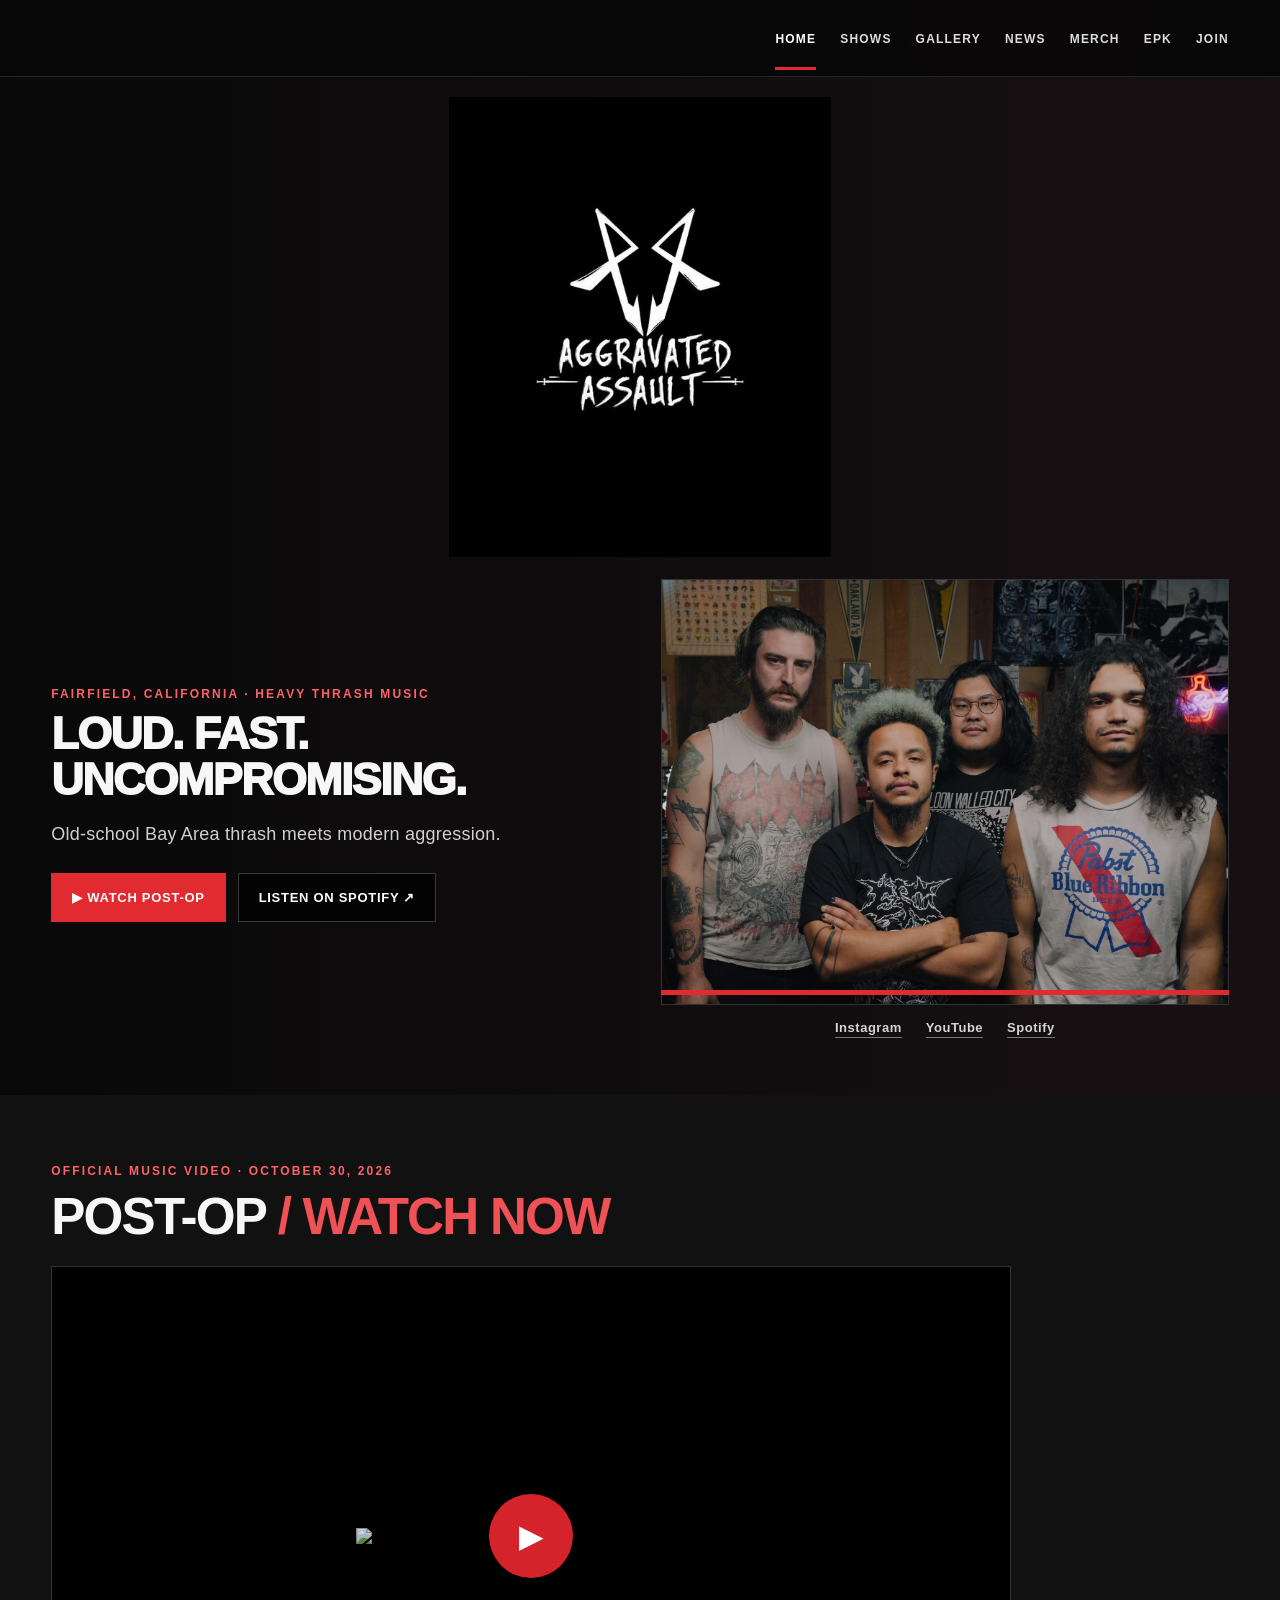
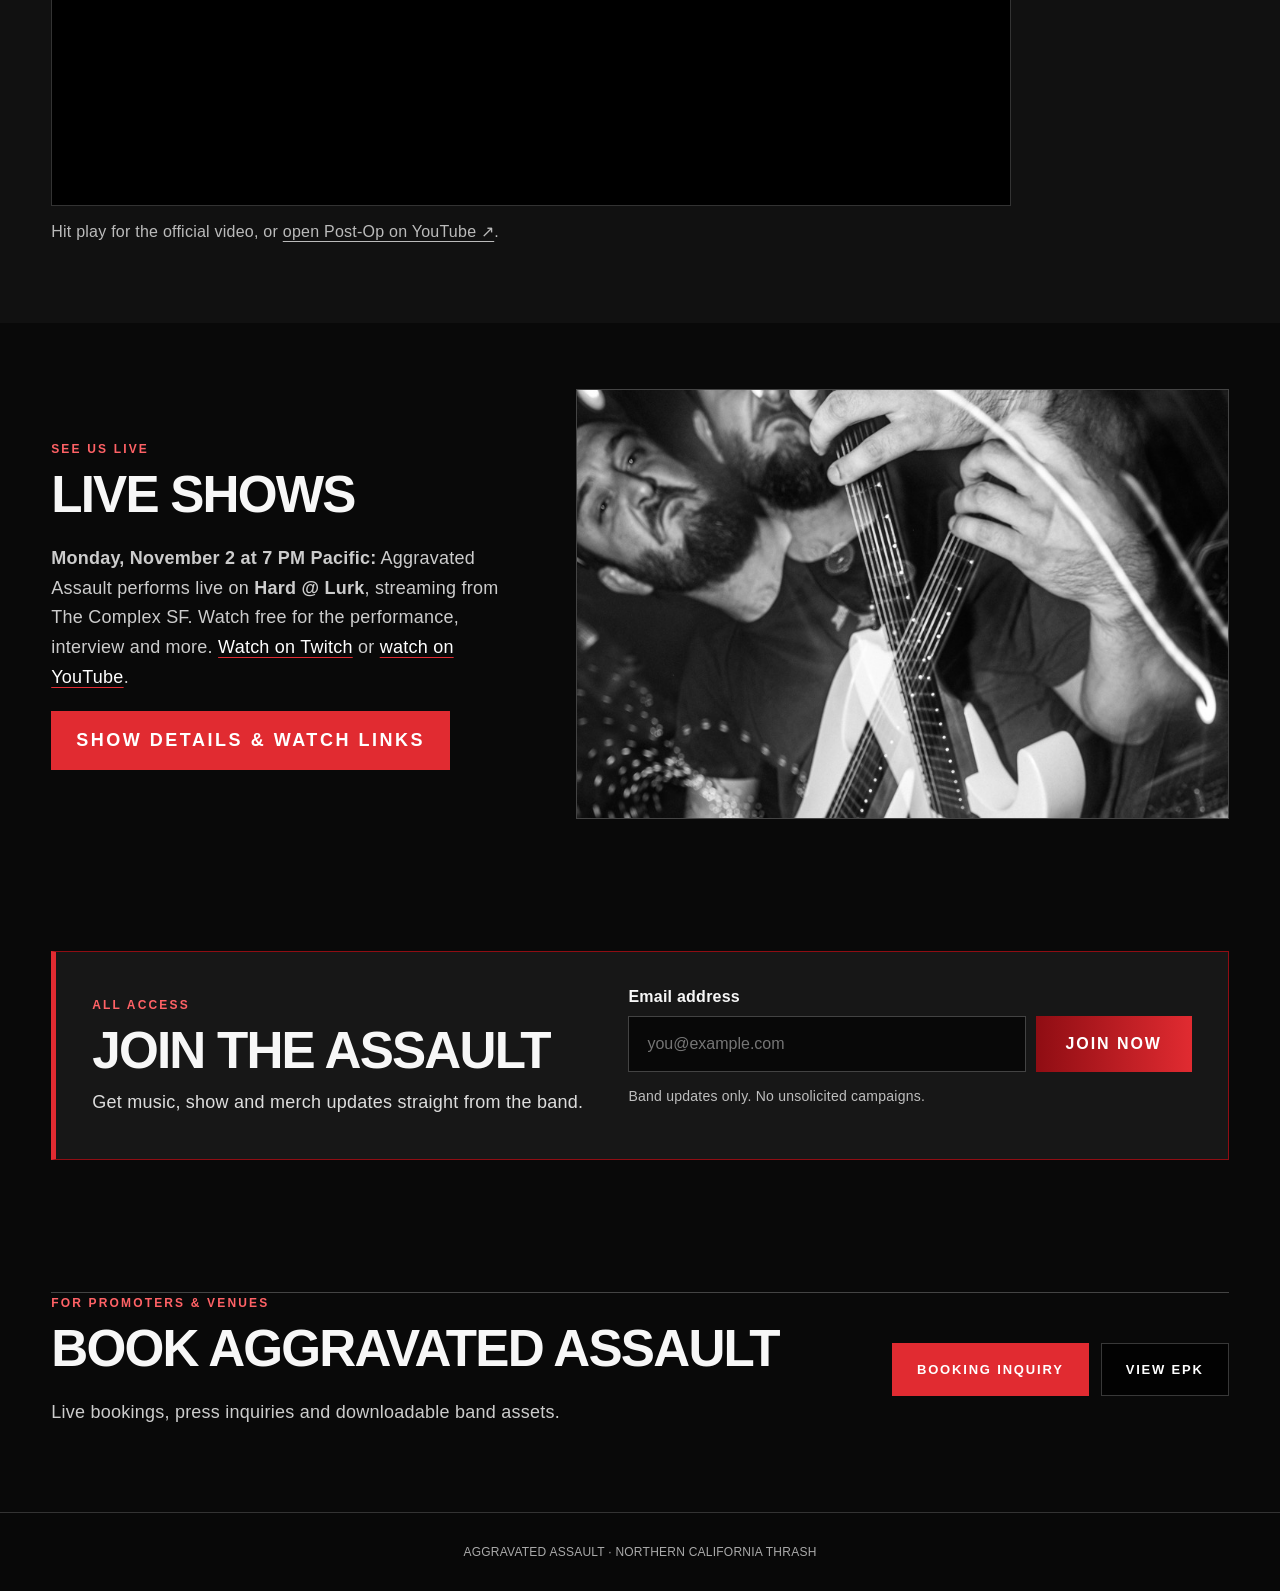
==== commit d166f1e5: "Announce November 2 Hard at Lurk livestream" ====
--- a/index.html
+++ b/index.html
@@ -19,6 +19,6 @@
   <a class="skip-link" href="#main-content">Skip to content</a>
   <nav class="nav" aria-label="Main navigation"><div class="container nav-inner"><button class="menu-toggle" type="button" aria-expanded="false" aria-controls="site-menu" aria-label="Toggle navigation">☰ Menu</button><div class="nav-links" id="site-menu"><a href="index.html">Home</a><a href="shows.html">Shows</a><a href="gallery.html">Gallery</a><a href="news.html">News</a><a href="merch.html">Merch</a><a href="epk.html">EPK</a><a href="index.html#join">Join</a></div></div></nav>
 
-  <main id="main-content"><section class="hero-redesign"><div class="container"><div class="hero-brand"><img class="hero-logo" src="assets/logo.jpeg" alt="Aggravated Assault" width="900"></div><div class="hero-grid"><div class="hero-intro"><span class="eyebrow">FAIRFIELD, CALIFORNIA · HEAVY THRASH MUSIC</span><h1>LOUD. FAST. UNCOMPROMISING.</h1><p>Old-school Bay Area thrash meets modern aggression.</p><div class="hero-actions"><a class="btn red" href="#post-op">▶ Watch Post-Op</a><a class="btn" href="https://open.spotify.com/artist/6DnvwJMAdZXCPETwAn8EMx?si=UswUCQaFQ1GKtNlPcUfXiw" target="_blank" rel="noopener noreferrer">Listen on Spotify ↗</a></div></div><div class="hero-photo"><img src="assets/band-portrait-four-members.jpg" alt="Aggravated Assault band members Jordan, Ajay, Don and Kevin" loading="eager" decoding="async"><div class="hero-social"><a href="https://www.instagram.com/aggravatedassaultband" target="_blank" rel="noopener noreferrer">Instagram</a><a href="https://www.youtube.com/@AggravatedAssault_music" target="_blank" rel="noopener noreferrer">YouTube</a><a href="https://open.spotify.com/artist/6DnvwJMAdZXCPETwAn8EMx?si=UswUCQaFQ1GKtNlPcUfXiw" target="_blank" rel="noopener noreferrer">Spotify</a></div></div></div></div></section><section id="post-op" class="section feature-video"><div class="container"><span class="eyebrow">OFFICIAL MUSIC VIDEO · OCTOBER 30, 2026</span><h2>POST-OP <span class="accent">/ WATCH NOW</span></h2><div class="video-shell" data-video-id="EmFA1bjiQMA"><button class="video-poster" type="button" aria-label="Play the official Post-Op music video"><img src="https://i.ytimg.com/vi/EmFA1bjiQMA/hqdefault.jpg" alt="Thumbnail for Aggravated Assault's Post-Op music video" loading="lazy"><span class="play-circle" aria-hidden="true">▶</span></button></div><p class="feature-caption">Hit play for the official video, or <a href="https://youtu.be/EmFA1bjiQMA" target="_blank" rel="noopener noreferrer">open Post-Op on YouTube ↗</a>.</p></div></section><section class="section"><div class="container split-section"><div><span class="eyebrow">SEE US LIVE</span><h2>LIVE SHOWS</h2><p>Check our <a href="shows.html">Shows page</a>, follow us on <a href="https://www.instagram.com/aggravatedassaultband" target="_blank" rel="noopener noreferrer">Instagram</a> and <a href="https://www.youtube.com/@AggravatedAssault_music" target="_blank" rel="noopener noreferrer">YouTube</a>, or <a href="#join">sign up for our announcements</a>.</p><a class="btn" href="shows.html">Shows & updates</a></div><img src="Grace-Bday-jordan-008 Large.jpeg" alt="Jordan performing live with Aggravated Assault" loading="lazy" decoding="async"></div></section><section id="join" class="section join-section"><div class="container"><div class="join-panel"><div class="join-text"><span class="eyebrow">ALL ACCESS</span><h2>JOIN THE ASSAULT</h2><p>Get music, show and merch updates straight from the band.</p></div><div class="signup-block"><form class="email-box" id="signup-form" aria-describedby="signup-note"><label for="signup-email">Email address</label><div class="signup-fields"><input id="signup-email" name="email" type="email" autocomplete="email" placeholder="you@example.com" required><button type="submit">Join Now</button></div></form><p id="signup-note" class="signup-note">Band updates only. No unsolicited campaigns.</p><p id="signup-message" class="signup-message" role="status" aria-live="polite" aria-atomic="true"></p></div></div></div></section><section class="section"><div class="container booking-strip"><div><span class="eyebrow">FOR PROMOTERS & VENUES</span><h2>BOOK AGGRAVATED ASSAULT</h2><p>Live bookings, press inquiries and downloadable band assets.</p></div><div class="booking-actions"><a class="btn red" href="mailto:aggravatedassaultband1@gmail.com?subject=Aggravated%20Assault%20Booking%20Inquiry">Booking inquiry</a><a class="btn" href="epk.html">View EPK</a></div></div></section></main><script src="signup.js" defer></script>
+  <main id="main-content"><section class="hero-redesign"><div class="container"><div class="hero-brand"><img class="hero-logo" src="assets/logo.jpeg" alt="Aggravated Assault" width="900"></div><div class="hero-grid"><div class="hero-intro"><span class="eyebrow">FAIRFIELD, CALIFORNIA · HEAVY THRASH MUSIC</span><h1>LOUD. FAST. UNCOMPROMISING.</h1><p>Old-school Bay Area thrash meets modern aggression.</p><div class="hero-actions"><a class="btn red" href="#post-op">▶ Watch Post-Op</a><a class="btn" href="https://open.spotify.com/artist/6DnvwJMAdZXCPETwAn8EMx?si=UswUCQaFQ1GKtNlPcUfXiw" target="_blank" rel="noopener noreferrer">Listen on Spotify ↗</a></div></div><div class="hero-photo"><img src="assets/band-portrait-four-members.jpg" alt="Aggravated Assault band members Jordan, Ajay, Don and Kevin" loading="eager" decoding="async"><div class="hero-social"><a href="https://www.instagram.com/aggravatedassaultband" target="_blank" rel="noopener noreferrer">Instagram</a><a href="https://www.youtube.com/@AggravatedAssault_music" target="_blank" rel="noopener noreferrer">YouTube</a><a href="https://open.spotify.com/artist/6DnvwJMAdZXCPETwAn8EMx?si=UswUCQaFQ1GKtNlPcUfXiw" target="_blank" rel="noopener noreferrer">Spotify</a></div></div></div></div></section><section id="post-op" class="section feature-video"><div class="container"><span class="eyebrow">OFFICIAL MUSIC VIDEO · OCTOBER 30, 2026</span><h2>POST-OP <span class="accent">/ WATCH NOW</span></h2><div class="video-shell" data-video-id="EmFA1bjiQMA"><button class="video-poster" type="button" aria-label="Play the official Post-Op music video"><img src="https://i.ytimg.com/vi/EmFA1bjiQMA/hqdefault.jpg" alt="Thumbnail for Aggravated Assault's Post-Op music video" loading="lazy"><span class="play-circle" aria-hidden="true">▶</span></button></div><p class="feature-caption">Hit play for the official video, or <a href="https://youtu.be/EmFA1bjiQMA" target="_blank" rel="noopener noreferrer">open Post-Op on YouTube ↗</a>.</p></div></section><section class="section"><div class="container split-section"><div><span class="eyebrow">SEE US LIVE</span><h2>LIVE SHOWS</h2><p><strong>Monday, November 2 at 7 PM Pacific:</strong> Aggravated Assault performs live on <strong>Hard @ Lurk</strong>, streaming from The Complex SF. Watch free for the performance, interview and more. <a href="https://www.twitch.tv/TheComplexSF" target="_blank" rel="noopener noreferrer">Watch on Twitch</a> or <a href="https://www.youtube.com/@TheComplexSF" target="_blank" rel="noopener noreferrer">watch on YouTube</a>.</p><a class="btn red" href="shows.html#hard-at-lurk">Show details & watch links</a></div><img src="Grace-Bday-jordan-008 Large.jpeg" alt="Jordan performing live with Aggravated Assault" loading="lazy" decoding="async"></div></section><section id="join" class="section join-section"><div class="container"><div class="join-panel"><div class="join-text"><span class="eyebrow">ALL ACCESS</span><h2>JOIN THE ASSAULT</h2><p>Get music, show and merch updates straight from the band.</p></div><div class="signup-block"><form class="email-box" id="signup-form" aria-describedby="signup-note"><label for="signup-email">Email address</label><div class="signup-fields"><input id="signup-email" name="email" type="email" autocomplete="email" placeholder="you@example.com" required><button type="submit">Join Now</button></div></form><p id="signup-note" class="signup-note">Band updates only. No unsolicited campaigns.</p><p id="signup-message" class="signup-message" role="status" aria-live="polite" aria-atomic="true"></p></div></div></div></section><section class="section"><div class="container booking-strip"><div><span class="eyebrow">FOR PROMOTERS & VENUES</span><h2>BOOK AGGRAVATED ASSAULT</h2><p>Live bookings, press inquiries and downloadable band assets.</p></div><div class="booking-actions"><a class="btn red" href="mailto:aggravatedassaultband1@gmail.com?subject=Aggravated%20Assault%20Booking%20Inquiry">Booking inquiry</a><a class="btn" href="epk.html">View EPK</a></div></div></section></main><script src="signup.js" defer></script>
 <footer class="site-footer"><div class="container footer-inner"><span>AGGRAVATED ASSAULT · NORTHERN CALIFORNIA THRASH</span></div></footer><script src="site.js" defer></script></body>
 </html>
--- a/style.css
+++ b/style.css
@@ -203,3 +203,6 @@
 /* Review: larger desktop brand lockup and clear show links. */
 @media(min-width:901px){.hero-brand .hero-logo{width:min(1120px,100%);max-height:460px}.hero-brand{margin-bottom:22px}.hero-redesign{padding-top:20px}}
 .split-section p a{color:#fff;text-decoration:underline;text-decoration-color:var(--red);text-underline-offset:4px}.split-section p a:hover{color:#ff6266}
+
+/* EPK featured Post-Op video inside current-release card */
+.epk-video{margin:18px 0 22px}.epk-video .video-shell{width:100%;max-width:100%;aspect-ratio:16/9}.epk-video .play-circle{width:58px;height:58px;font-size:24px}.epk-video-caption{font-size:14px!important;line-height:1.5!important;color:#ddd!important;margin:10px 0 0!important}.epk-video .video-poster img{display:block}
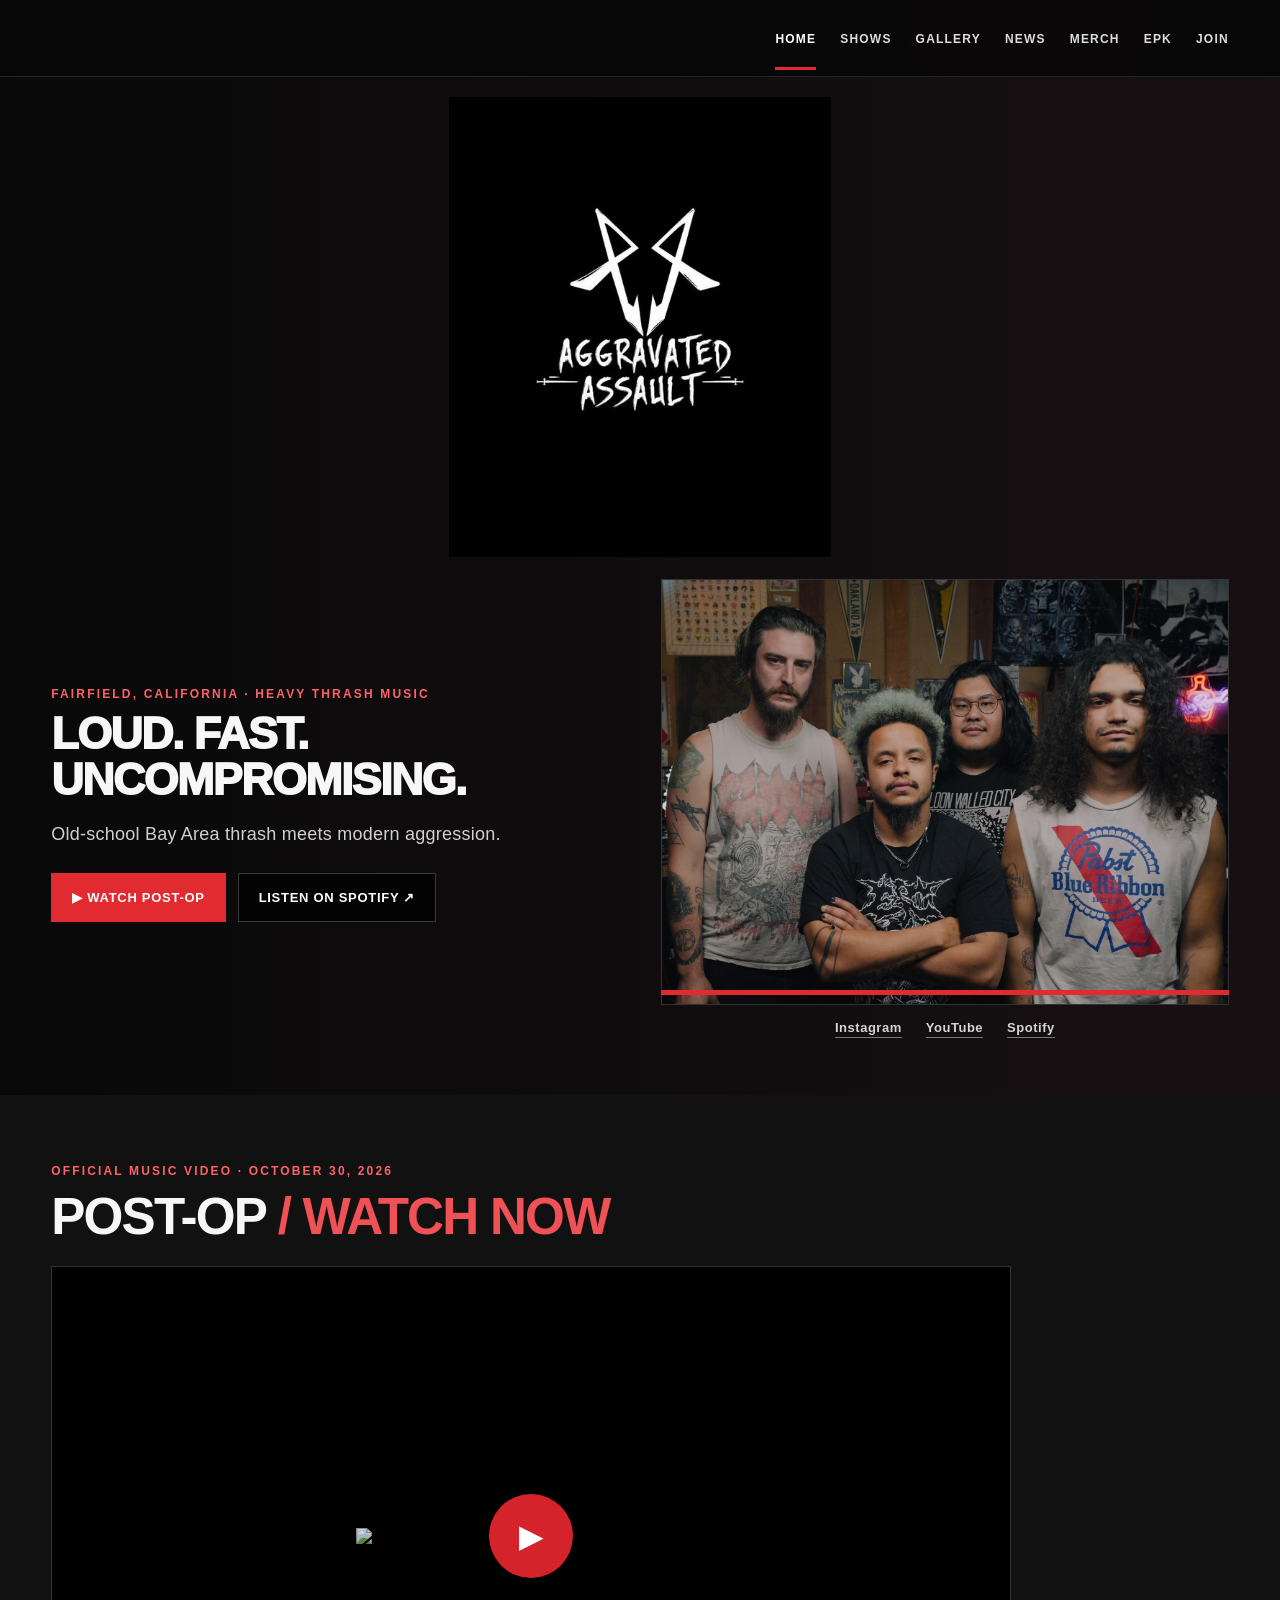
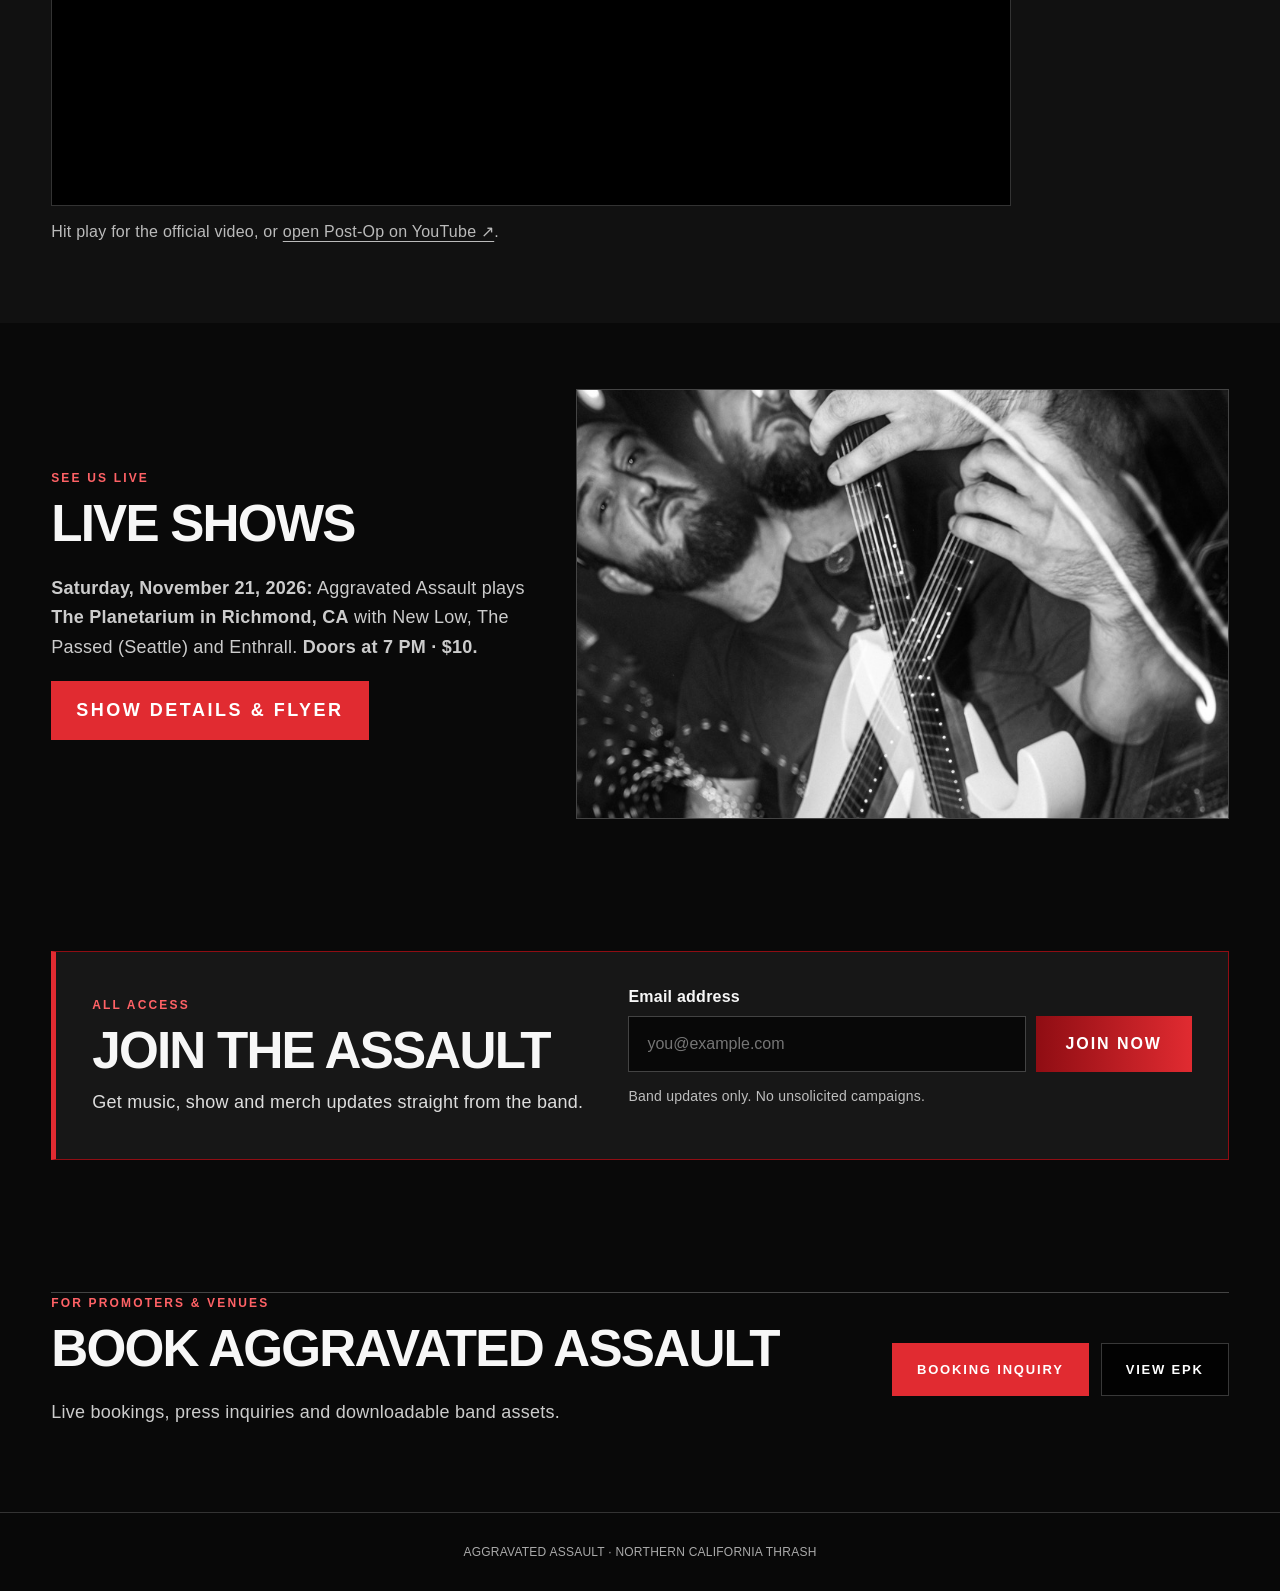
==== commit 7b61d849: "Replace past Hard at Lurk listing with November 21 Planetarium show" ====
--- a/index.html
+++ b/index.html
@@ -19,6 +19,6 @@
   <a class="skip-link" href="#main-content">Skip to content</a>
   <nav class="nav" aria-label="Main navigation"><div class="container nav-inner"><button class="menu-toggle" type="button" aria-expanded="false" aria-controls="site-menu" aria-label="Toggle navigation">☰ Menu</button><div class="nav-links" id="site-menu"><a href="index.html">Home</a><a href="shows.html">Shows</a><a href="gallery.html">Gallery</a><a href="news.html">News</a><a href="merch.html">Merch</a><a href="epk.html">EPK</a><a href="index.html#join">Join</a></div></div></nav>
 
-  <main id="main-content"><section class="hero-redesign"><div class="container"><div class="hero-brand"><img class="hero-logo" src="assets/logo.jpeg" alt="Aggravated Assault" width="900"></div><div class="hero-grid"><div class="hero-intro"><span class="eyebrow">FAIRFIELD, CALIFORNIA · HEAVY THRASH MUSIC</span><h1>LOUD. FAST. UNCOMPROMISING.</h1><p>Old-school Bay Area thrash meets modern aggression.</p><div class="hero-actions"><a class="btn red" href="#post-op">▶ Watch Post-Op</a><a class="btn" href="https://open.spotify.com/artist/6DnvwJMAdZXCPETwAn8EMx?si=UswUCQaFQ1GKtNlPcUfXiw" target="_blank" rel="noopener noreferrer">Listen on Spotify ↗</a></div></div><div class="hero-photo"><img src="assets/band-portrait-four-members.jpg" alt="Aggravated Assault band members Jordan, Ajay, Don and Kevin" loading="eager" decoding="async"><div class="hero-social"><a href="https://www.instagram.com/aggravatedassaultband" target="_blank" rel="noopener noreferrer">Instagram</a><a href="https://www.youtube.com/@AggravatedAssault_music" target="_blank" rel="noopener noreferrer">YouTube</a><a href="https://open.spotify.com/artist/6DnvwJMAdZXCPETwAn8EMx?si=UswUCQaFQ1GKtNlPcUfXiw" target="_blank" rel="noopener noreferrer">Spotify</a></div></div></div></div></section><section id="post-op" class="section feature-video"><div class="container"><span class="eyebrow">OFFICIAL MUSIC VIDEO · OCTOBER 30, 2026</span><h2>POST-OP <span class="accent">/ WATCH NOW</span></h2><div class="video-shell" data-video-id="EmFA1bjiQMA"><button class="video-poster" type="button" aria-label="Play the official Post-Op music video"><img src="https://i.ytimg.com/vi/EmFA1bjiQMA/hqdefault.jpg" alt="Thumbnail for Aggravated Assault's Post-Op music video" loading="lazy"><span class="play-circle" aria-hidden="true">▶</span></button></div><p class="feature-caption">Hit play for the official video, or <a href="https://youtu.be/EmFA1bjiQMA" target="_blank" rel="noopener noreferrer">open Post-Op on YouTube ↗</a>.</p></div></section><section class="section"><div class="container split-section"><div><span class="eyebrow">SEE US LIVE</span><h2>LIVE SHOWS</h2><p><strong>Monday, November 2 at 7 PM Pacific:</strong> Aggravated Assault performs live on <strong>Hard @ Lurk</strong>, streaming from The Complex SF. Watch free for the performance, interview and more. <a href="https://www.twitch.tv/TheComplexSF" target="_blank" rel="noopener noreferrer">Watch on Twitch</a> or <a href="https://www.youtube.com/@TheComplexSF" target="_blank" rel="noopener noreferrer">watch on YouTube</a>.</p><a class="btn red" href="shows.html#hard-at-lurk">Show details & watch links</a></div><img src="Grace-Bday-jordan-008 Large.jpeg" alt="Jordan performing live with Aggravated Assault" loading="lazy" decoding="async"></div></section><section id="join" class="section join-section"><div class="container"><div class="join-panel"><div class="join-text"><span class="eyebrow">ALL ACCESS</span><h2>JOIN THE ASSAULT</h2><p>Get music, show and merch updates straight from the band.</p></div><div class="signup-block"><form class="email-box" id="signup-form" aria-describedby="signup-note"><label for="signup-email">Email address</label><div class="signup-fields"><input id="signup-email" name="email" type="email" autocomplete="email" placeholder="you@example.com" required><button type="submit">Join Now</button></div></form><p id="signup-note" class="signup-note">Band updates only. No unsolicited campaigns.</p><p id="signup-message" class="signup-message" role="status" aria-live="polite" aria-atomic="true"></p></div></div></div></section><section class="section"><div class="container booking-strip"><div><span class="eyebrow">FOR PROMOTERS & VENUES</span><h2>BOOK AGGRAVATED ASSAULT</h2><p>Live bookings, press inquiries and downloadable band assets.</p></div><div class="booking-actions"><a class="btn red" href="mailto:aggravatedassaultband1@gmail.com?subject=Aggravated%20Assault%20Booking%20Inquiry">Booking inquiry</a><a class="btn" href="epk.html">View EPK</a></div></div></section></main><script src="signup.js" defer></script>
+  <main id="main-content"><section class="hero-redesign"><div class="container"><div class="hero-brand"><img class="hero-logo" src="assets/logo.jpeg" alt="Aggravated Assault" width="900"></div><div class="hero-grid"><div class="hero-intro"><span class="eyebrow">FAIRFIELD, CALIFORNIA · HEAVY THRASH MUSIC</span><h1>LOUD. FAST. UNCOMPROMISING.</h1><p>Old-school Bay Area thrash meets modern aggression.</p><div class="hero-actions"><a class="btn red" href="#post-op">▶ Watch Post-Op</a><a class="btn" href="https://open.spotify.com/artist/6DnvwJMAdZXCPETwAn8EMx?si=UswUCQaFQ1GKtNlPcUfXiw" target="_blank" rel="noopener noreferrer">Listen on Spotify ↗</a></div></div><div class="hero-photo"><img src="assets/band-portrait-four-members.jpg" alt="Aggravated Assault band members Jordan, Ajay, Don and Kevin" loading="eager" decoding="async"><div class="hero-social"><a href="https://www.instagram.com/aggravatedassaultband" target="_blank" rel="noopener noreferrer">Instagram</a><a href="https://www.youtube.com/@AggravatedAssault_music" target="_blank" rel="noopener noreferrer">YouTube</a><a href="https://open.spotify.com/artist/6DnvwJMAdZXCPETwAn8EMx?si=UswUCQaFQ1GKtNlPcUfXiw" target="_blank" rel="noopener noreferrer">Spotify</a></div></div></div></div></section><section id="post-op" class="section feature-video"><div class="container"><span class="eyebrow">OFFICIAL MUSIC VIDEO · OCTOBER 30, 2026</span><h2>POST-OP <span class="accent">/ WATCH NOW</span></h2><div class="video-shell" data-video-id="EmFA1bjiQMA"><button class="video-poster" type="button" aria-label="Play the official Post-Op music video"><img src="https://i.ytimg.com/vi/EmFA1bjiQMA/hqdefault.jpg" alt="Thumbnail for Aggravated Assault's Post-Op music video" loading="lazy"><span class="play-circle" aria-hidden="true">▶</span></button></div><p class="feature-caption">Hit play for the official video, or <a href="https://youtu.be/EmFA1bjiQMA" target="_blank" rel="noopener noreferrer">open Post-Op on YouTube ↗</a>.</p></div></section><section class="section"><div class="container split-section"><div><span class="eyebrow">SEE US LIVE</span><h2>LIVE SHOWS</h2><p><strong>Saturday, November 21, 2026:</strong> Aggravated Assault plays <strong>The Planetarium in Richmond, CA</strong> with New Low, The Passed (Seattle) and Enthrall. <strong>Doors at 7 PM · $10.</strong></p><a class="btn red" href="shows.html#planetarium-november-21">Show details & flyer</a></div><img src="Grace-Bday-jordan-008 Large.jpeg" alt="Jordan performing live with Aggravated Assault" loading="lazy" decoding="async"></div></section><section id="join" class="section join-section"><div class="container"><div class="join-panel"><div class="join-text"><span class="eyebrow">ALL ACCESS</span><h2>JOIN THE ASSAULT</h2><p>Get music, show and merch updates straight from the band.</p></div><div class="signup-block"><form class="email-box" id="signup-form" aria-describedby="signup-note"><label for="signup-email">Email address</label><div class="signup-fields"><input id="signup-email" name="email" type="email" autocomplete="email" placeholder="you@example.com" required><button type="submit">Join Now</button></div></form><p id="signup-note" class="signup-note">Band updates only. No unsolicited campaigns.</p><p id="signup-message" class="signup-message" role="status" aria-live="polite" aria-atomic="true"></p></div></div></div></section><section class="section"><div class="container booking-strip"><div><span class="eyebrow">FOR PROMOTERS & VENUES</span><h2>BOOK AGGRAVATED ASSAULT</h2><p>Live bookings, press inquiries and downloadable band assets.</p></div><div class="booking-actions"><a class="btn red" href="mailto:aggravatedassaultband1@gmail.com?subject=Aggravated%20Assault%20Booking%20Inquiry">Booking inquiry</a><a class="btn" href="epk.html">View EPK</a></div></div></section></main><script src="signup.js" defer></script>
 <footer class="site-footer"><div class="container footer-inner"><span>AGGRAVATED ASSAULT · NORTHERN CALIFORNIA THRASH</span></div></footer><script src="site.js" defer></script></body>
 </html>
--- a/style.css
+++ b/style.css
@@ -206,3 +206,9 @@
 
 /* EPK featured Post-Op video inside current-release card */
 .epk-video{margin:18px 0 22px}.epk-video .video-shell{width:100%;max-width:100%;aspect-ratio:16/9}.epk-video .play-circle{width:58px;height:58px;font-size:24px}.epk-video-caption{font-size:14px!important;line-height:1.5!important;color:#ddd!important;margin:10px 0 0!important}.epk-video .video-poster img{display:block}
+
+/* Hard @ Lurk livestream announcement */
+.live-event{border-left:4px solid var(--red);padding:36px}.live-event h2{font-size:clamp(25px,3.2vw,42px);margin:12px 0}.live-event p{max-width:760px}.event-links{display:flex;gap:12px;flex-wrap:wrap;margin:24px 0}.event-links .btn{font-size:14px;min-width:0}.event-note{font-size:13px!important;color:#aaa!important}@media(max-width:600px){.live-event{padding:22px}.event-links{flex-direction:column}.event-links .btn{width:100%}}
+
+/* Event flyer and details: side-by-side desktop, stacked on phones. */
+.event-layout{display:grid;grid-template-columns:minmax(220px,0.85fr) minmax(0,1.15fr);align-items:start;gap:28px}.event-flyer{display:block;max-width:420px;overflow:hidden;border:1px solid #444;background:#080808}.event-flyer img{display:block;width:100%;height:auto;object-fit:contain}.event-flyer:hover{border-color:var(--red)}.event-info{min-width:0}.event-info .event-links{align-items:stretch}.event-info .event-links .btn{white-space:normal;text-align:center}@media(max-width:760px){.event-layout{grid-template-columns:1fr;gap:24px}.event-flyer{width:100%;max-width:460px;margin-inline:auto}}
